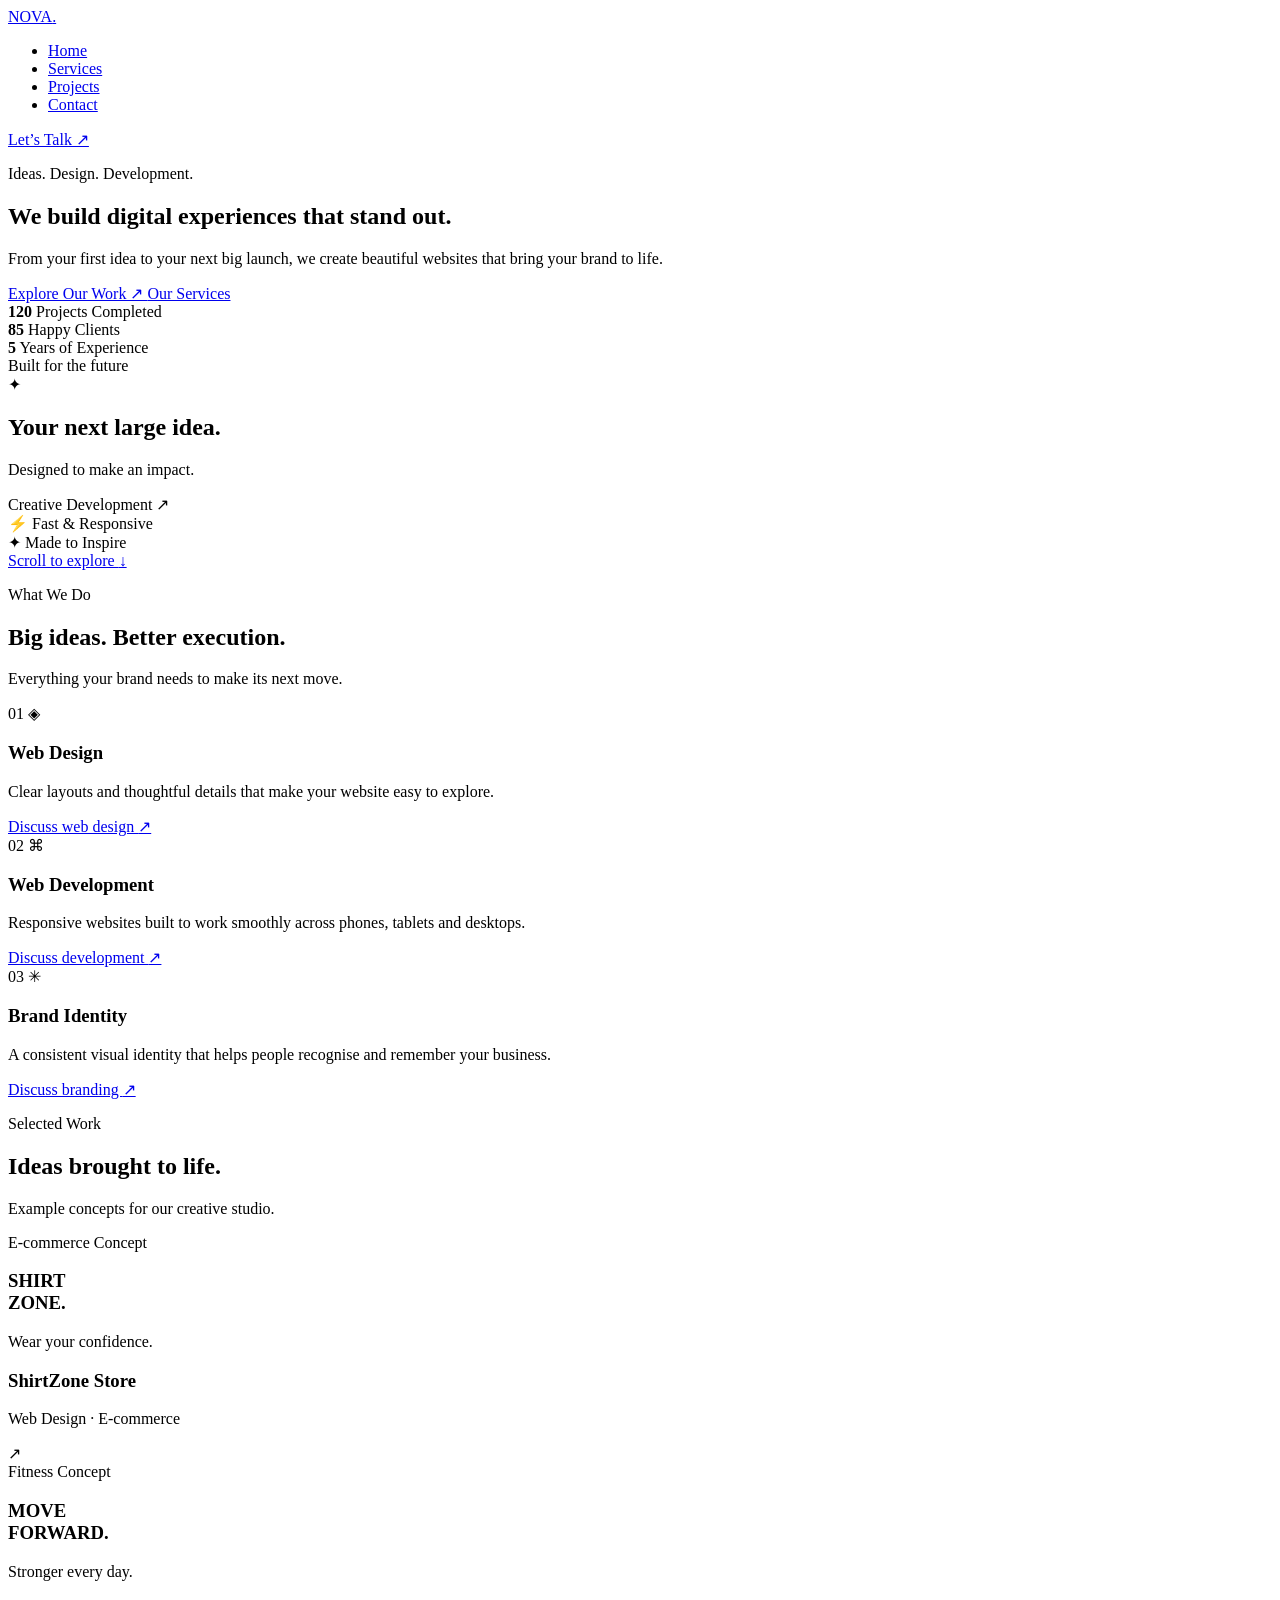
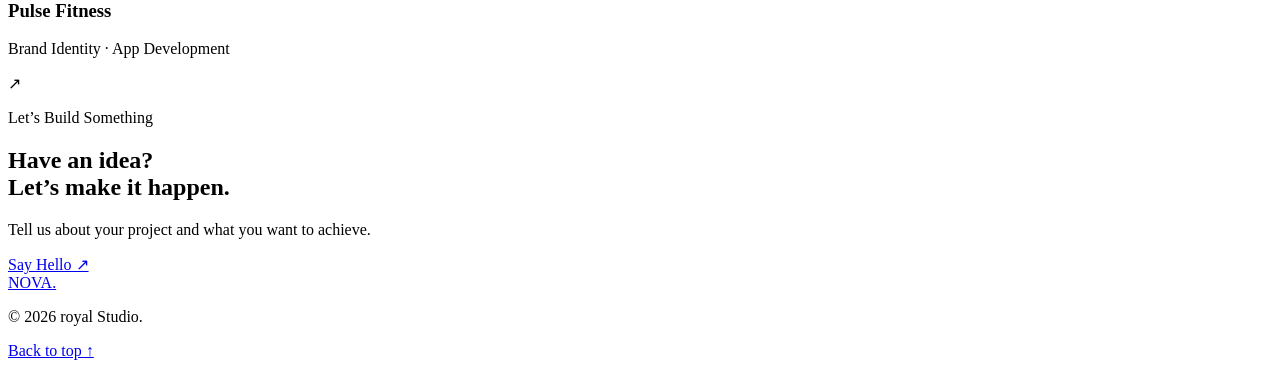
==== index.html @ 41a286f1 "Update homepage and JavaScript" ====
<!DOCTYPE html>
<html lang="en">
<head>
  <meta charset="UTF-8">
  <meta name="viewport" content="width=device-width, initial-scale=1.0">

  <title>Nova — Creative Digital Studio</title>

  <link rel="stylesheet" href="css/style.css">
  <script src="script.js" defer></script>
</head>

<body>
  <!-- Background elements for animation -->
  <div class="background-shapes" aria-hidden="true">
    <span class="shape shape-one"></span>
    <span class="shape shape-two"></span>
    <span class="shape shape-three"></span>
  </div>

  <header class="header" id="header">
    <nav class="navbar" aria-label="Main navigation">
      <a href="#home" class="logo">NOVA<span>.</span></a>

      <button
        class="menu-toggle"
        id="menu-toggle"
        type="button"
        aria-label="Open navigation"
        aria-expanded="false"
        aria-controls="nav-links"
        hidden
      >
        ☰
      </button>

      <ul class="nav-links" id="nav-links">
        <li><a href="#home">Home</a></li>
        <li><a href="#services">Services</a></li>
        <li><a href="#projects">Projects</a></li>
        <li><a href="#contact">Contact</a></li>
      </ul>

      <a href="#contact" class="btn btn-small">Let’s Talk ↗</a>
    </nav>
  </header>

  <main>
    <!-- Hero -->
    <section class="hero section" id="home">
      <div class="hero-content">
        <p class="eyebrow reveal" data-animation="fade-up">
          Ideas. Design. Development.
        </p>

        <h1 class="hero-title reveal" data-animation="fade-up">
          We build
          <span class="accent-text">digital experiences</span>
          that stand out.
        </h1>

        <p class="hero-description reveal" data-animation="fade-up">
          From your first idea to your next big launch, we create
          beautiful websites that bring your brand to life.
        </p>

        <div class="hero-actions reveal" data-animation="fade-up">
          <a href="#projects" class="btn btn-primary">
            Explore Our Work ↗
          </a>

          <a href="#services" class="btn btn-secondary">
            Our Services
          </a>
        </div>

        <div class="hero-stats reveal" data-animation="fade-up">
          <div class="stat">
            <strong class="counter" data-target="120">120</strong>
            <span>Projects Completed</span>
          </div>

          <div class="stat">
            <strong class="counter" data-target="85">85</strong>
            <span>Happy Clients</span>
          </div>

          <div class="stat">
            <strong class="counter" data-target="5">5</strong>
            <span>Years of Experience</span>
          </div>
        </div>
      </div>

      <div class="hero-visual reveal" data-animation="fade-left">
        <div class="orbit orbit-one" aria-hidden="true"></div>
        <div class="orbit orbit-two" aria-hidden="true"></div>

        <div class="visual-card tilt-card" id="hero-card">
          <span class="card-label">Built for the future</span>

          <div class="visual-symbol" aria-hidden="true">✦</div>

          <h2>Your next large idea.</h2>
          <p>Designed to make an impact.</p>

          <div class="visual-card-footer">
            <span>Creative Development</span>
            <span aria-hidden="true">↗</span>
          </div>
        </div>

        <div class="floating-badge badge-one">
          <span aria-hidden="true">⚡</span>
          Fast & Responsive
        </div>

        <div class="floating-badge badge-two">
          <span aria-hidden="true">✦</span>
          Made to Inspire
        </div>
      </div>

      <a href="#services" class="scroll-indicator">
        Scroll to explore <span aria-hidden="true">↓</span>
      </a>
    </section>

    <!-- Services -->
    <section class="services section" id="services">
      <div class="section-heading reveal" data-animation="fade-up">
        <p class="eyebrow">What We Do</p>
        <h2>Big ideas. <span class="accent-text">Better execution.</span></h2>
        <p>Everything your brand needs to make its next move.</p>
      </div>

      <div class="services-grid">
        <article class="service-card reveal" data-animation="fade-up">
          <span class="service-number">01</span>
          <span class="service-icon" aria-hidden="true">◈</span>
          <h3>Web Design</h3>
          <p>
            Clear layouts and thoughtful details that make your
            website easy to explore.
          </p>
          <a href="#contact" class="text-link">
            Discuss web design <span aria-hidden="true">↗</span>
          </a>
        </article>

        <article class="service-card reveal" data-animation="fade-up">
          <span class="service-number">02</span>
          <span class="service-icon" aria-hidden="true">⌘</span>
          <h3>Web Development</h3>
          <p>
            Responsive websites built to work smoothly across
            phones, tablets and desktops.
          </p>
          <a href="#contact" class="text-link">
            Discuss development <span aria-hidden="true">↗</span>
          </a>
        </article>

        <article class="service-card reveal" data-animation="fade-up">
          <span class="service-number">03</span>
          <span class="service-icon" aria-hidden="true">✳</span>
          <h3>Brand Identity</h3>
          <p>
            A consistent visual identity that helps people
            recognise and remember your business.
          </p>
          <a href="#contact" class="text-link">
            Discuss branding <span aria-hidden="true">↗</span>
          </a>
        </article>
      </div>
    </section>

    <!-- Projects -->
    <section class="projects section" id="projects">
      <div class="section-heading reveal" data-animation="fade-up">
        <p class="eyebrow">Selected Work</p>
        <h2>Ideas brought <span class="accent-text">to life.</span></h2>
        <p>Example concepts for our creative studio.</p>
      </div>

      <div class="projects-grid">
        <article class="project-card reveal" data-animation="fade-up">
          <div class="project-preview project-preview-one tilt-card">
            <span class="project-category">E-commerce Concept</span>
            <h3>SHIRT<br>ZONE.</h3>
            <span class="project-preview-caption">Wear your confidence.</span>
          </div>

          <div class="project-info">
            <div>
              <h3>ShirtZone Store</h3>
              <p>Web Design · E-commerce</p>
            </div>
            <span aria-hidden="true">↗</span>
          </div>
        </article>

        <article class="project-card reveal" data-animation="fade-up">
          <div class="project-preview project-preview-two tilt-card">
            <span class="project-category">Fitness Concept</span>
            <h3>MOVE<br>FORWARD.</h3>
            <span class="project-preview-caption">Stronger every day.</span>
          </div>

          <div class="project-info">
            <div>
              <h3>Pulse Fitness</h3>
              <p>Brand Identity · App Development</p>
            </div>
            <span aria-hidden="true">↗</span>
          </div>
        </article>
      </div>
    </section>

    <!-- Contact -->
    <section class="contact section" id="contact">
      <div class="contact-content reveal" data-animation="fade-up">
        <p class="eyebrow">Let’s Build Something</p>
        <h2>
          Have an idea?<br>
          <span class="accent-text">Let’s make it happen.</span>
        </h2>

        <p>Tell us about your project and what you want to achieve.</p>

        <!-- Replace with your real email -->
        <a href="mailto:hello@example.com" class="btn btn-primary">
          Say Hello ↗
        </a>
      </div>
    </section>
  </main>

  <footer class="footer">
    <a href="#home" class="logo">NOVA<span>.</span></a>
    <p>© 2026 royal Studio.</p>
    <a href="#home">Back to top ↑</a>
  </footer>

  <!-- JavaScript can reveal this button after scrolling -->
  <button
    class="back-to-top"
    id="back-to-top"
    type="button"
    aria-label="Back to top"
    hidden
  >
    ↑
  </button>
  <script src="js/script.js" defer></script>
</body>
</html>
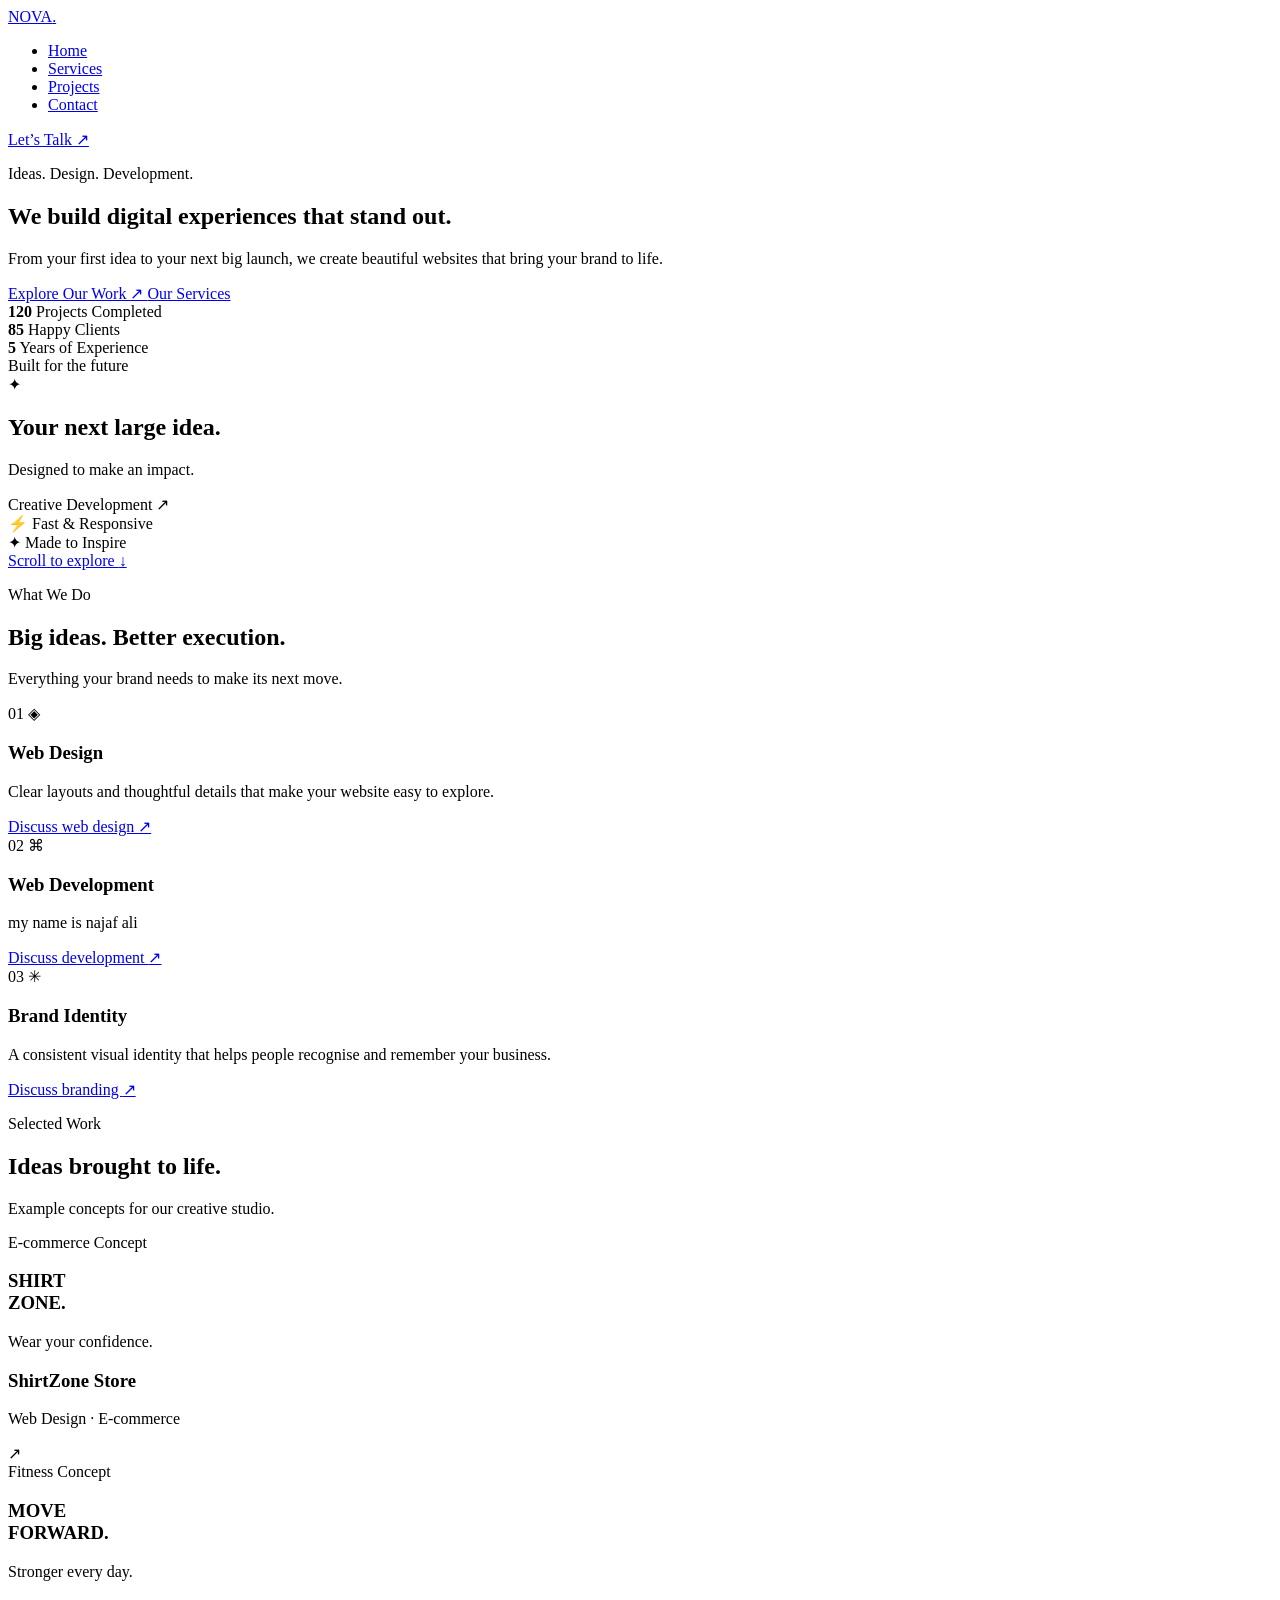
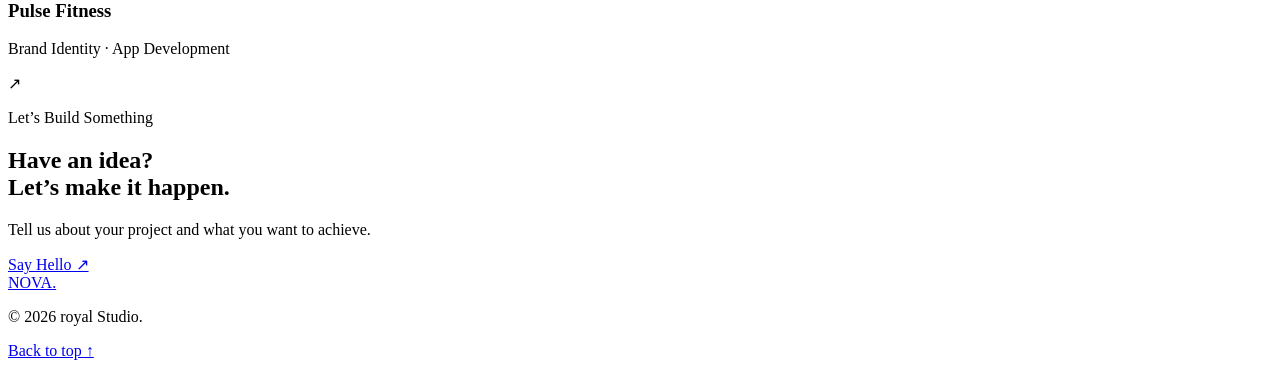
==== commit 60bdf685: "merge frontend into backend complete" ====
--- a/index.html
+++ b/index.html
@@ -153,8 +153,7 @@
           <span class="service-icon" aria-hidden="true">⌘</span>
           <h3>Web Development</h3>
           <p>
-            Responsive websites built to work smoothly across
-            phones, tablets and desktops.
+            my name is najaf ali
           </p>
           <a href="#contact" class="text-link">
             Discuss development <span aria-hidden="true">↗</span>
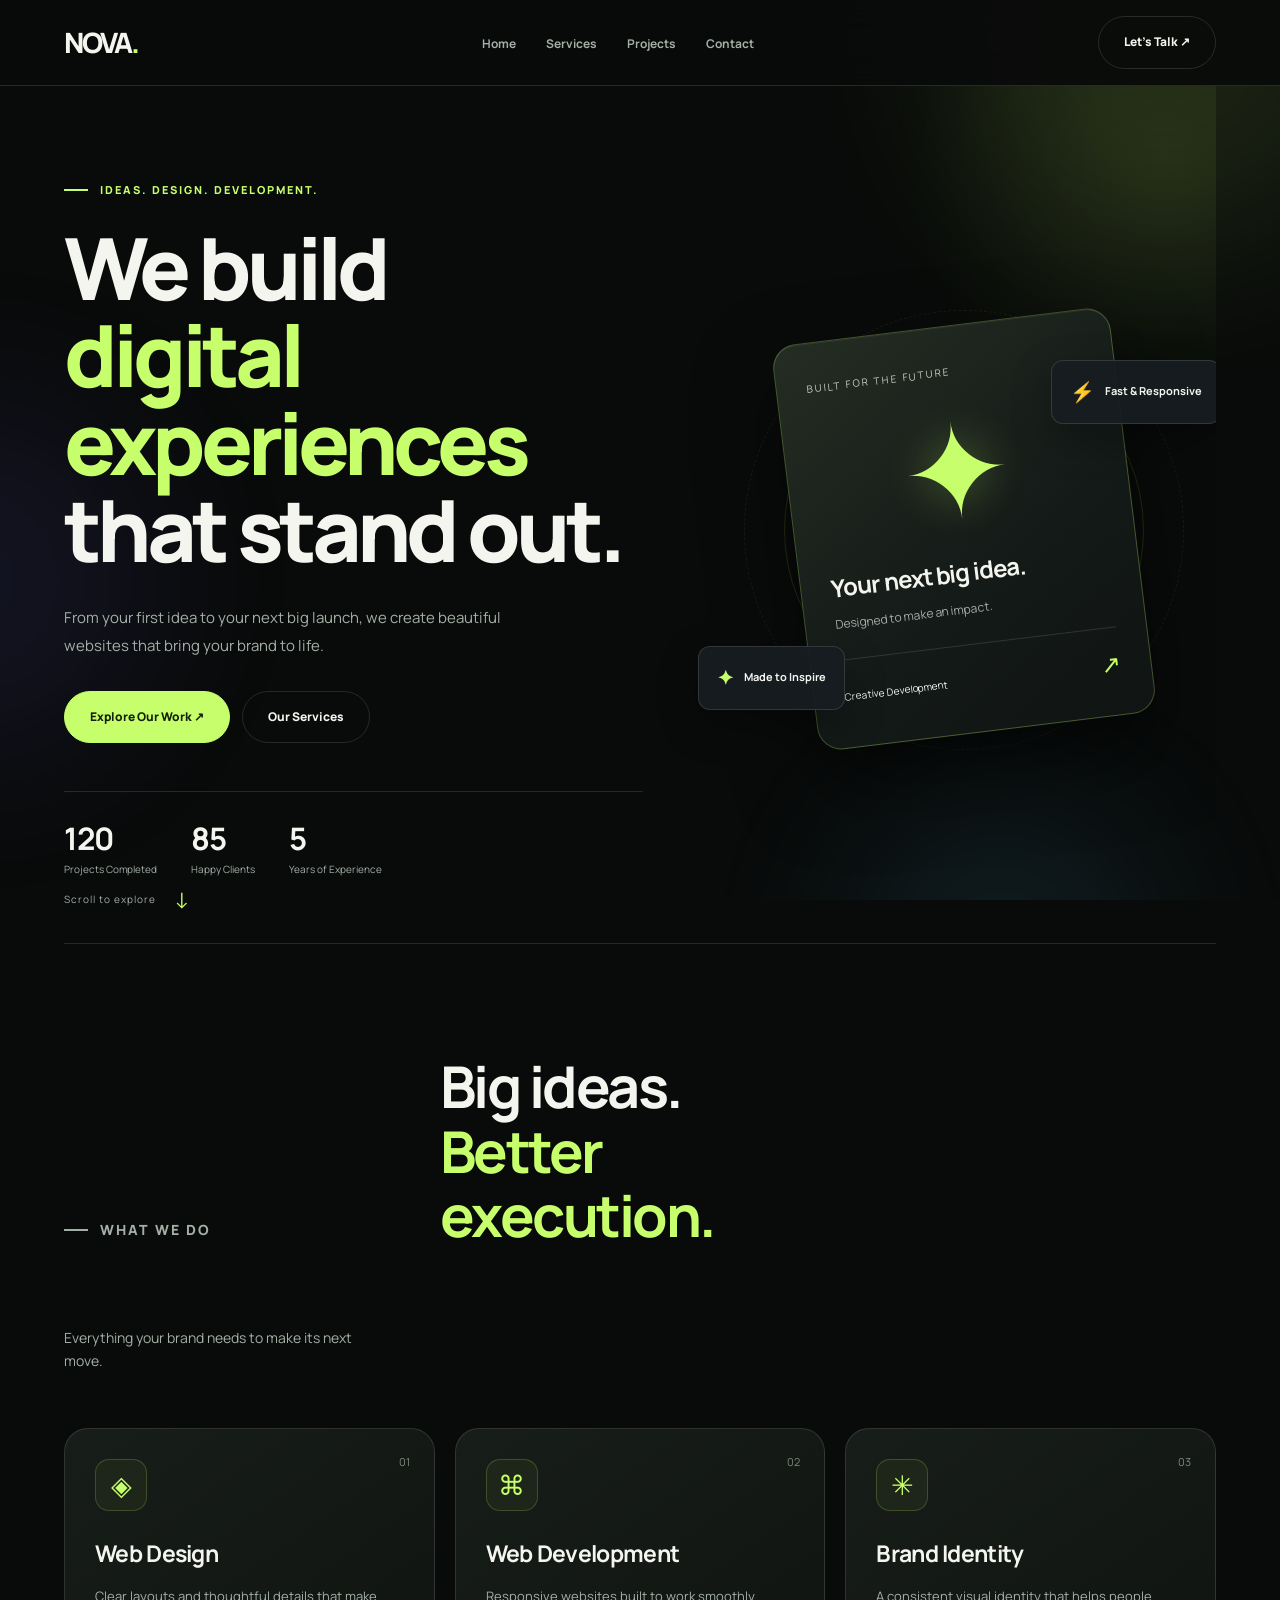
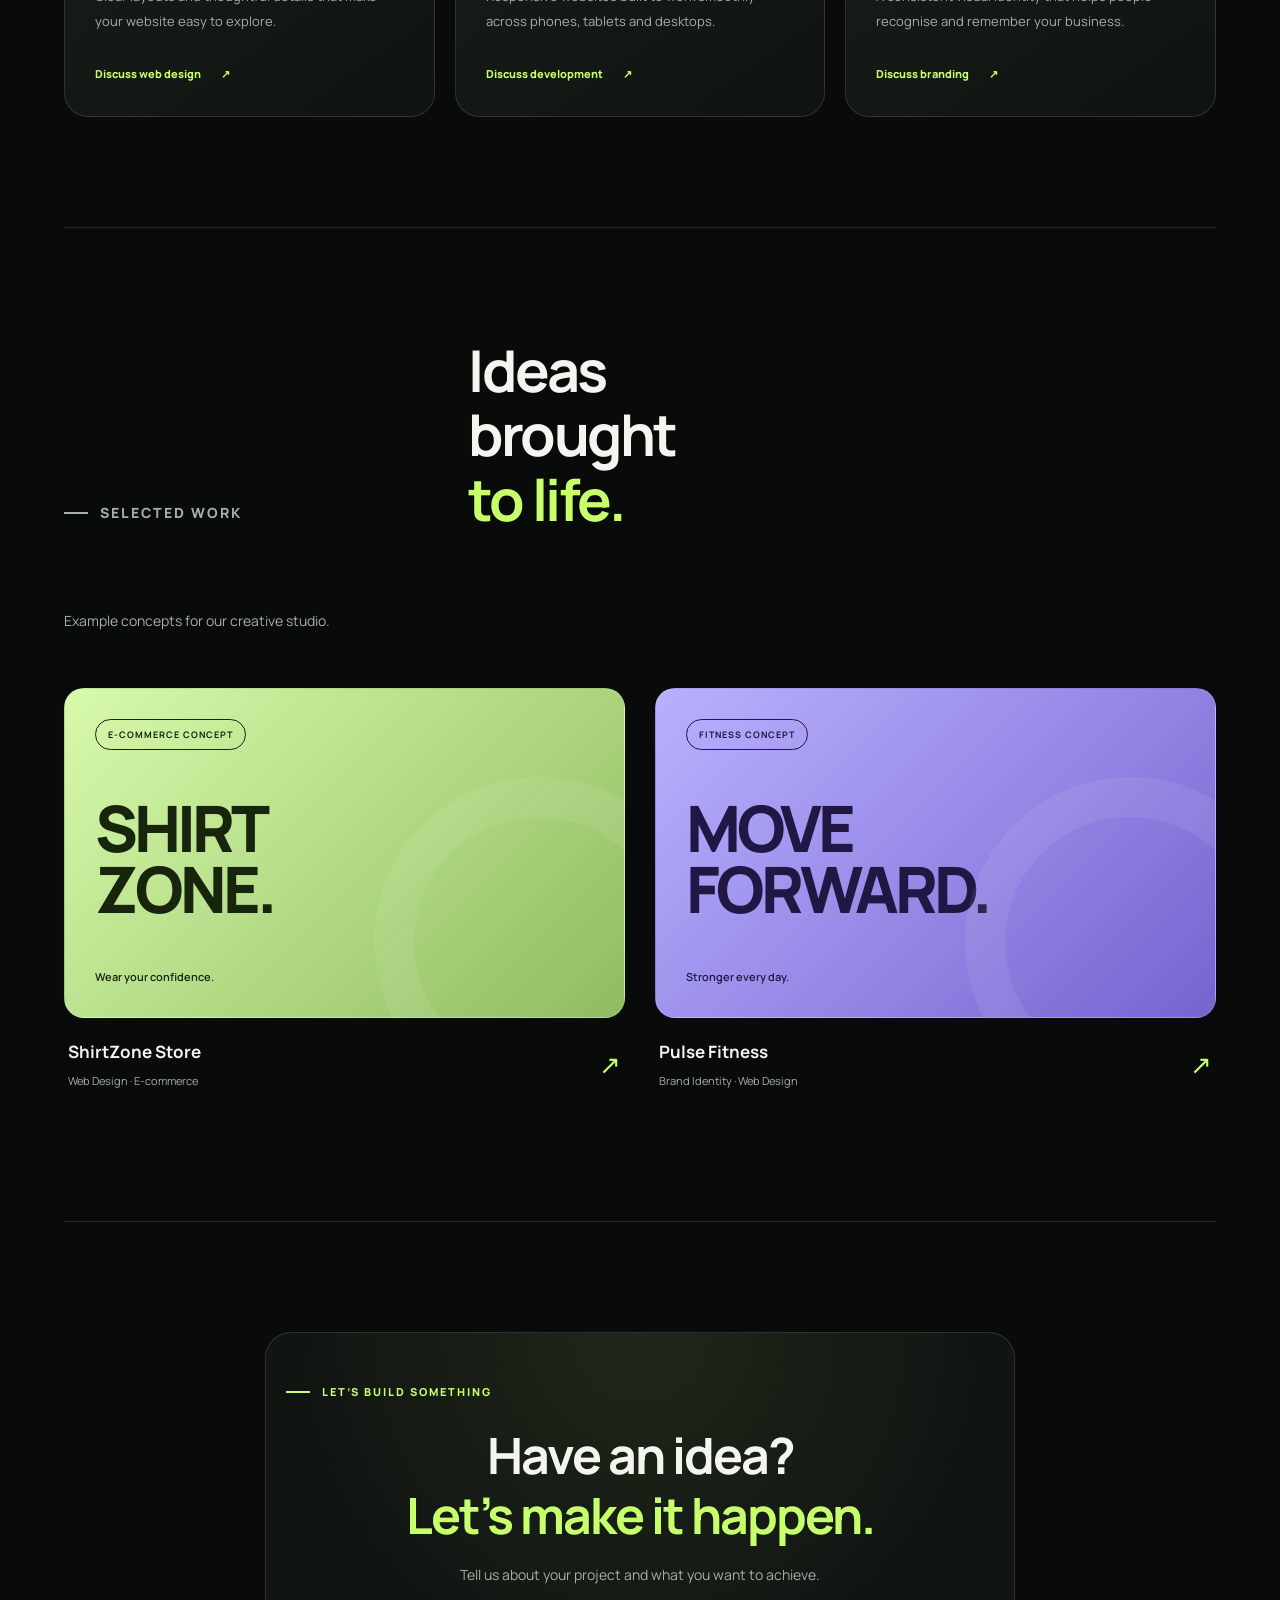
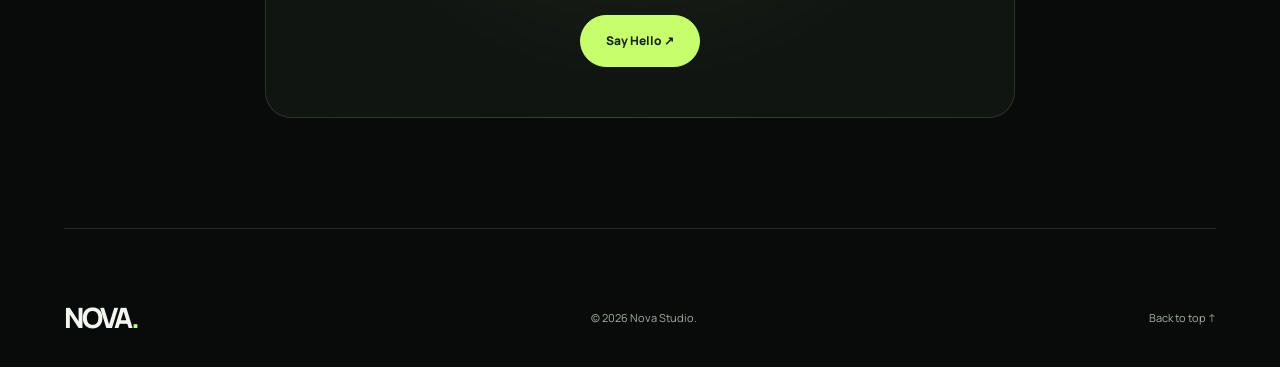
==== commit 3deda534: "Frontend ready" ====
--- a/index.html
+++ b/index.html
@@ -101,7 +101,7 @@
 
           <div class="visual-symbol" aria-hidden="true">✦</div>
 
-          <h2>Your next large idea.</h2>
+          <h2>Your next big idea.</h2>
           <p>Designed to make an impact.</p>
 
           <div class="visual-card-footer">
@@ -153,7 +153,8 @@
           <span class="service-icon" aria-hidden="true">⌘</span>
           <h3>Web Development</h3>
           <p>
-            my name is najaf ali
+            Responsive websites built to work smoothly across
+            phones, tablets and desktops.
           </p>
           <a href="#contact" class="text-link">
             Discuss development <span aria-hidden="true">↗</span>
@@ -210,7 +211,7 @@
           <div class="project-info">
             <div>
               <h3>Pulse Fitness</h3>
-              <p>Brand Identity · App Development</p>
+              <p>Brand Identity · Web Design</p>
             </div>
             <span aria-hidden="true">↗</span>
           </div>
@@ -239,7 +240,7 @@
 
   <footer class="footer">
     <a href="#home" class="logo">NOVA<span>.</span></a>
-    <p>© 2026 royal Studio.</p>
+    <p>© 2026 Nova Studio.</p>
     <a href="#home">Back to top ↑</a>
   </footer>
 
@@ -253,6 +254,5 @@
   >
     ↑
   </button>
-  <script src="js/script.js" defer></script>
 </body>
-</html>
+</html>
--- a/css/style.css
+++ b/css/style.css
@@ -0,0 +1,2079 @@
+@import url("https://fonts.googleapis.com/css2?family=Manrope:wght@400;500;600;700;800&display=swap");
+
+:root {
+  --bg: #090b10;
+  --surface: #12151e;
+  --text: #f5f6fa;
+  --muted: #a1a7b8;
+  --accent: #c6ff6b;
+  --border: rgba(255, 255, 255, 0.1);
+}
+
+* {
+  margin: 0;
+  padding: 0;
+  box-sizing: border-box;
+}
+
+html {
+  scroll-behavior: smooth;
+  scroll-padding-top: 100px;
+}
+
+body {
+  font-family: "Manrope", sans-serif;
+  background: var(--bg);
+  color: var(--text);
+  line-height: 1.6;
+  overflow-x: hidden;
+}
+
+a {
+  color: inherit;
+  text-decoration: none;
+}
+
+button {
+  font: inherit;
+  cursor: pointer;
+}
+
+button,
+a {
+  -webkit-tap-highlight-color: transparent;
+}
+
+a:focus-visible,
+button:focus-visible {
+  outline: 3px solid var(--accent);
+  outline-offset: 6px;
+}
+
+::selection {
+  background: var(--accent);
+  color: var(--bg);
+}
+
+[hidden] {
+  display: none !important;
+}
+
+.section {
+  width: min(1180px, 90%);
+  margin: 0 auto;
+  padding: 110px 0;
+  position: relative;
+}
+
+.accent-text {
+  color: var(--accent);
+}
+
+.eyebrow {
+  color: var(--accent);
+  font-size: 12px;
+  font-weight: 800;
+  letter-spacing: 3px;
+  text-transform: uppercase;
+  margin-bottom: 20px;
+}
+
+/* Background */
+
+.background-shapes {
+  position: fixed;
+  inset: 0;
+  overflow: hidden;
+  pointer-events: none;
+  z-index: -1;
+}
+
+.shape {
+  position: absolute;
+  border-radius: 50%;
+  filter: blur(90px);
+  opacity: 0.1;
+}
+
+.shape-one {
+  width: 430px;
+  height: 430px;
+  background: var(--accent);
+  top: -180px;
+  right: -100px;
+}
+
+.shape-two {
+  width: 350px;
+  height: 350px;
+  background: #7664ff;
+  top: 45%;
+  left: -200px;
+}
+
+.shape-three {
+  width: 300px;
+  height: 300px;
+  background: #59caff;
+  bottom: -200px;
+  right: 10%;
+}
+
+/* Navigation */
+
+.header {
+  position: sticky;
+  top: 0;
+  z-index: 100;
+  background: rgba(9, 11, 16, 0.85);
+  border-bottom: 1px solid var(--border);
+  backdrop-filter: blur(20px);
+  transition: background 0.3s, box-shadow 0.3s;
+}
+
+.header.scrolled {
+  background: rgba(9, 11, 16, 0.97);
+  box-shadow: 0 10px 30px rgba(0, 0, 0, 0.25);
+}
+
+.navbar {
+  width: min(1180px, 90%);
+  min-height: 86px;
+  margin: auto;
+  display: flex;
+  align-items: center;
+  justify-content: space-between;
+  gap: 24px;
+}
+
+.logo {
+  font-size: 28px;
+  font-weight: 800;
+  letter-spacing: -1.5px;
+}
+
+.logo span {
+  color: var(--accent);
+}
+
+.nav-links {
+  display: flex;
+  align-items: center;
+  gap: 30px;
+  list-style: none;
+}
+
+.nav-links a {
+  font-size: 13px;
+  font-weight: 600;
+  color: var(--muted);
+  transition: color 0.25s;
+}
+
+.nav-links a:hover,
+.nav-links a.active {
+  color: var(--accent);
+}
+
+.menu-toggle {
+  border: 1px solid var(--border);
+  border-radius: 8px;
+  padding: 6px 12px;
+  background: var(--surface);
+  color: var(--text);
+  font-size: 24px;
+}
+
+/* Buttons */
+
+.btn {
+  display: inline-flex;
+  align-items: center;
+  justify-content: center;
+  gap: 12px;
+  padding: 15px 26px;
+  border: 1px solid transparent;
+  border-radius: 50px;
+  font-size: 13px;
+  font-weight: 800;
+  transition:
+    transform 0.25s,
+    background 0.25s,
+    box-shadow 0.25s;
+}
+
+.btn:hover {
+  transform: translateY(-4px);
+}
+
+.btn-primary,
+.btn-small {
+  background: var(--accent);
+  color: #101608;
+}
+
+.btn-primary:hover,
+.btn-small:hover {
+  background: #d5ff99;
+  box-shadow: 0 10px 35px rgba(198, 255, 107, 0.18);
+}
+
+.btn-small {
+  padding: 11px 21px;
+  font-size: 12px;
+}
+
+.btn-secondary {
+  border-color: var(--border);
+  color: var(--text);
+  background: rgba(255, 255, 255, 0.02);
+}
+
+.btn-secondary:hover {
+  background: rgba(255, 255, 255, 0.08);
+}
+
+/* Hero */
+
+.hero {
+  min-height: calc(100svh - 86px);
+  display: grid;
+  grid-template-columns: 1.15fr 1fr;
+  align-items: center;
+  gap: 70px;
+  padding-top: 90px;
+  padding-bottom: 120px;
+}
+
+.hero-title {
+  max-width: 670px;
+  font-size: clamp(42px, 5.5vw, 76px);
+  line-height: 1.08;
+  font-weight: 800;
+  letter-spacing: -3px;
+  margin-bottom: 26px;
+}
+
+.hero-title .accent-text {
+  display: block;
+}
+
+.hero-description {
+  max-width: 470px;
+  color: var(--muted);
+  font-size: 15px;
+  line-height: 1.9;
+}
+
+.hero-actions {
+  display: flex;
+  flex-wrap: wrap;
+  gap: 14px;
+  margin-top: 32px;
+}
+
+.hero-stats {
+  display: flex;
+  gap: 34px;
+  margin-top: 48px;
+  padding-top: 28px;
+  border-top: 1px solid var(--border);
+}
+
+.stat {
+  display: flex;
+  flex-direction: column;
+  gap: 4px;
+}
+
+.stat strong {
+  font-size: 31px;
+  line-height: 1.2;
+  letter-spacing: -1px;
+}
+
+.stat span {
+  color: var(--muted);
+  font-size: 10px;
+}
+
+/* Hero artwork */
+
+.hero-visual {
+  min-height: 430px;
+  display: grid;
+  place-items: center;
+  position: relative;
+  isolation: isolate;
+}
+
+.visual-card {
+  position: relative;
+  width: min(340px, 90%);
+  min-height: 360px;
+  padding: 30px;
+  border: 1px solid rgba(198, 255, 107, 0.25);
+  border-radius: 24px;
+  background: linear-gradient(145deg, #242d23, #141a18 60%, #101412);
+  box-shadow:
+    0 35px 80px rgba(0, 0, 0, 0.5),
+    inset 0 1px 0 rgba(255, 255, 255, 0.06);
+  transform: rotate(-7deg);
+}
+
+.card-label {
+  color: #c4d2bf;
+  font-size: 10px;
+  letter-spacing: 2px;
+  text-transform: uppercase;
+}
+
+.visual-symbol {
+  color: var(--accent);
+  font-size: 130px;
+  line-height: 1.3;
+  text-align: center;
+  text-shadow: 0 0 45px rgba(198, 255, 107, 0.3);
+}
+
+.visual-card h2 {
+  font-size: 24px;
+  letter-spacing: -1px;
+}
+
+.visual-card p {
+  color: var(--muted);
+  font-size: 12px;
+  margin-top: 6px;
+}
+
+.visual-card-footer {
+  display: flex;
+  justify-content: space-between;
+  align-items: center;
+  gap: 12px;
+  margin-top: 25px;
+  padding-top: 16px;
+  border-top: 1px solid var(--border);
+  font-size: 10px;
+}
+
+.visual-card-footer span:last-child {
+  color: var(--accent);
+  font-size: 24px;
+}
+
+.orbit {
+  position: absolute;
+  width: 400px;
+  height: 400px;
+  max-width: 100%;
+  border: 1px solid rgba(198, 255, 107, 0.12);
+  border-radius: 50%;
+  z-index: -1;
+}
+
+.orbit-two {
+  width: 470px;
+  height: 470px;
+  border-style: dashed;
+  opacity: 0.5;
+}
+
+.floating-badge {
+  position: absolute;
+  display: flex;
+  align-items: center;
+  gap: 10px;
+  padding: 14px 18px;
+  border: 1px solid var(--border);
+  border-radius: 12px;
+  background: rgba(24, 29, 34, 0.95);
+  box-shadow: 0 15px 40px rgba(0, 0, 0, 0.3);
+  font-size: 11px;
+  font-weight: 700;
+}
+
+.floating-badge span {
+  color: var(--accent);
+  font-size: 20px;
+}
+
+.badge-one {
+  top: 45px;
+  right: -5px;
+}
+
+.badge-two {
+  bottom: 35px;
+  left: -15px;
+}
+
+.scroll-indicator {
+  position: absolute;
+  bottom: 25px;
+  left: 0;
+  display: flex;
+  align-items: center;
+  gap: 18px;
+  color: var(--muted);
+  font-size: 10px;
+  letter-spacing: 1px;
+}
+
+.scroll-indicator span {
+  color: var(--accent);
+  font-size: 22px;
+}
+
+/* Section headings */
+
+.section-heading {
+  max-width: 650px;
+  margin-bottom: 48px;
+}
+
+.section-heading h2,
+.contact h2 {
+  font-size: clamp(32px, 4vw, 50px);
+  line-height: 1.2;
+  letter-spacing: -2px;
+  margin-bottom: 18px;
+}
+
+.section-heading > p:last-child {
+  color: var(--muted);
+  font-size: 14px;
+}
+
+/* Services */
+
+.services {
+  border-top: 1px solid var(--border);
+}
+
+.services-grid {
+  display: grid;
+  grid-template-columns: repeat(3, minmax(0, 1fr));
+  gap: 22px;
+}
+
+.service-card {
+  position: relative;
+  padding: 34px 28px;
+  border: 1px solid var(--border);
+  border-radius: 18px;
+  background: linear-gradient(145deg, #151923, #0e1118);
+  transition:
+    transform 0.3s,
+    border-color 0.3s,
+    box-shadow 0.3s;
+}
+
+.service-card:hover {
+  transform: translateY(-9px);
+  border-color: rgba(198, 255, 107, 0.4);
+  box-shadow: 0 20px 40px rgba(0, 0, 0, 0.25);
+}
+
+.service-number {
+  position: absolute;
+  top: 24px;
+  right: 24px;
+  color: #656d7d;
+  font-size: 11px;
+}
+
+.service-icon {
+  display: inline-grid;
+  place-items: center;
+  width: 55px;
+  height: 55px;
+  margin-bottom: 28px;
+  border: 1px solid rgba(198, 255, 107, 0.2);
+  border-radius: 14px;
+  background: rgba(198, 255, 107, 0.06);
+  color: var(--accent);
+  font-size: 29px;
+}
+
+.service-card h3 {
+  font-size: 20px;
+  margin-bottom: 13px;
+  letter-spacing: -0.5px;
+}
+
+.service-card p {
+  color: var(--muted);
+  font-size: 13px;
+  line-height: 1.9;
+  margin-bottom: 26px;
+}
+
+.text-link {
+  display: inline-flex;
+  align-items: center;
+  gap: 12px;
+  color: var(--accent);
+  font-size: 11px;
+  font-weight: 700;
+}
+
+/* Projects */
+
+.projects {
+  border-top: 1px solid var(--border);
+}
+
+.projects-grid {
+  display: grid;
+  grid-template-columns: repeat(2, minmax(0, 1fr));
+  gap: 30px;
+}
+
+.project-card {
+  min-width: 0;
+}
+
+.project-preview {
+  min-height: 330px;
+  padding: 30px;
+  border: 1px solid var(--border);
+  border-radius: 20px;
+  overflow: hidden;
+  position: relative;
+  display: flex;
+  flex-direction: column;
+  align-items: flex-start;
+  justify-content: space-between;
+  transition: transform 0.35s, box-shadow 0.35s;
+}
+
+.project-preview::after {
+  content: "";
+  position: absolute;
+  width: 250px;
+  height: 250px;
+  border: 40px solid rgba(255, 255, 255, 0.07);
+  border-radius: 50%;
+  right: -80px;
+  bottom: -90px;
+  pointer-events: none;
+}
+
+.project-preview:hover {
+  transform: translateY(-6px);
+  box-shadow: 0 20px 50px rgba(0, 0, 0, 0.3);
+}
+
+.project-preview-one {
+  background: linear-gradient(135deg, #d7faab, #8fbc61);
+  color: #17250d;
+}
+
+.project-preview-two {
+  background: linear-gradient(135deg, #b8b1ff, #7664cf);
+  color: #211744;
+}
+
+.project-category {
+  padding: 7px 12px;
+  border: 1px solid currentColor;
+  border-radius: 30px;
+  font-size: 9px;
+  font-weight: 700;
+  letter-spacing: 1px;
+  text-transform: uppercase;
+}
+
+.project-preview h3 {
+  font-size: clamp(42px, 5vw, 70px);
+  line-height: 0.95;
+  letter-spacing: -4px;
+  font-weight: 800;
+  margin: 25px 0;
+}
+
+.project-preview-caption {
+  font-size: 11px;
+  font-weight: 600;
+}
+
+.project-info {
+  display: flex;
+  justify-content: space-between;
+  align-items: center;
+  gap: 20px;
+  padding: 20px 4px;
+}
+
+.project-info h3 {
+  font-size: 17px;
+  margin-bottom: 5px;
+}
+
+.project-info p {
+  color: var(--muted);
+  font-size: 11px;
+}
+
+.project-info > span {
+  color: var(--accent);
+  font-size: 26px;
+}
+
+/* Contact */
+
+.contact {
+  text-align: center;
+  border-top: 1px solid var(--border);
+}
+
+.contact-content {
+  max-width: 750px;
+  margin: auto;
+  padding: 50px 20px;
+  border: 1px solid var(--border);
+  border-radius: 26px;
+  background:
+    radial-gradient(
+      ellipse at top,
+      rgba(198, 255, 107, 0.08),
+      transparent 65%
+    ),
+    var(--surface);
+}
+
+.contact-content > p:not(.eyebrow) {
+  color: var(--muted);
+  font-size: 14px;
+  max-width: 440px;
+  margin: 0 auto 28px;
+}
+
+/* Footer */
+
+.footer {
+  width: min(1180px, 90%);
+  margin: auto;
+  padding: 30px 0;
+  border-top: 1px solid var(--border);
+  display: flex;
+  justify-content: space-between;
+  align-items: center;
+  gap: 20px;
+}
+
+.footer p,
+.footer > a:last-child {
+  color: var(--muted);
+  font-size: 11px;
+}
+
+.footer > a:last-child:hover {
+  color: var(--accent);
+}
+
+.back-to-top {
+  position: fixed;
+  bottom: 25px;
+  right: 25px;
+  width: 45px;
+  height: 45px;
+  border: none;
+  border-radius: 50%;
+  background: var(--accent);
+  color: var(--bg);
+  font-size: 24px;
+  z-index: 90;
+  box-shadow: 0 5px 25px rgba(0, 0, 0, 0.3);
+}
+
+/*
+  Optional JS animation hooks.
+  JS should add "reveal-ready" only after its observer is ready,
+  then add "is-visible" when each element enters the viewport.
+  Content remains visible without JS.
+*/
+
+.reveal.reveal-ready {
+  opacity: 0;
+  transform: translateY(28px);
+  transition: opacity 0.7s ease, transform 0.7s ease;
+}
+
+.reveal.reveal-ready[data-animation="fade-left"] {
+  transform: translateX(28px);
+}
+
+.reveal.reveal-ready.is-visible {
+  opacity: 1;
+  transform: translate(0, 0);
+}
+
+/* Tablets */
+
+@media (max-width: 1000px) {
+  .hero {
+    gap: 30px;
+  }
+
+  .hero-title {
+    letter-spacing: -2px;
+  }
+
+  .hero-stats {
+    gap: 22px;
+  }
+
+  .visual-card {
+    width: 280px;
+    padding: 25px;
+  }
+
+  .badge-one {
+    right: 0;
+  }
+
+  .badge-two {
+    left: 0;
+  }
+
+  .services-grid {
+    gap: 15px;
+  }
+
+  .service-card {
+    padding: 30px 22px;
+  }
+}
+
+/* Mobile */
+
+@media (max-width: 760px) {
+  .section {
+    padding: 70px 0;
+  }
+
+  .navbar {
+    min-height: 75px;
+    flex-wrap: wrap;
+    gap: 14px;
+    padding: 15px 0;
+  }
+
+  .navbar > .btn-small {
+    display: none;
+  }
+
+  .nav-links {
+    width: 100%;
+    justify-content: center;
+    flex-wrap: wrap;
+    gap: 20px;
+    padding: 10px 0;
+  }
+
+  /*
+    When JS enables the menu, it can add "menu-enabled" to nav
+    and toggle "is-open" on the links.
+  */
+
+  .navbar.menu-enabled .nav-links {
+    display: none;
+  }
+
+  .navbar.menu-enabled .nav-links.is-open {
+    display: flex;
+  }
+
+  .hero {
+    grid-template-columns: 1fr;
+    gap: 40px;
+    padding-top: 55px;
+    padding-bottom: 90px;
+  }
+
+  .hero-title {
+    font-size: clamp(42px, 9vw, 66px);
+  }
+
+  .hero-description {
+    max-width: 550px;
+  }
+
+  .hero-stats {
+    justify-content: space-between;
+    gap: 15px;
+  }
+
+  .hero-visual {
+    min-height: 430px;
+    width: min(430px, 100%);
+    margin: auto;
+  }
+
+  .visual-card {
+    width: min(310px, 85%);
+  }
+
+  .badge-one {
+    top: 35px;
+    right: 0;
+  }
+
+  .badge-two {
+    bottom: 30px;
+    left: 0;
+  }
+
+  .scroll-indicator {
+    bottom: 15px;
+  }
+
+  .services-grid,
+  .projects-grid {
+    grid-template-columns: 1fr;
+  }
+
+  .service-card {
+    padding: 32px;
+  }
+
+  .section-heading h2,
+  .contact h2 {
+    letter-spacing: -1px;
+  }
+
+  .project-preview {
+    min-height: 350px;
+  }
+
+  .project-preview h3 {
+    font-size: 65px;
+  }
+
+  .footer {
+    flex-wrap: wrap;
+    justify-content: center;
+    text-align: center;
+  }
+
+  .footer .logo {
+    width: 100%;
+  }
+}
+
+@media (max-width: 400px) {
+  .hero-title {
+    font-size: 40px;
+  }
+
+  .hero-actions {
+    flex-direction: column;
+    align-items: stretch;
+  }
+
+  .stat strong {
+    font-size: 26px;
+  }
+
+  .stat span {
+    font-size: 9px;
+  }
+
+  .floating-badge {
+    padding: 10px;
+    font-size: 9px;
+  }
+
+  .project-preview {
+    padding: 24px;
+    min-height: 300px;
+  }
+
+  .project-preview h3 {
+    font-size: 52px;
+  }
+}
+
+/* Respect reduced motion preferences */
+
+@media (prefers-reduced-motion: reduce) {
+  html {
+    scroll-behavior: auto;
+  }
+
+  *,
+  *::before,
+  *::after {
+    animation: none !important;
+    transition: none !important;
+  }
+
+  .reveal.reveal-ready,
+  .reveal.reveal-ready[data-animation="fade-left"] {
+    opacity: 1 !important;
+    transform: none !important;
+  }
+}
+    @import url("https://fonts.googleapis.com/css2?family=Manrope:wght@400;500;600;700;800&display=swap");
+
+    :root {
+      --bg: #090b0a;
+      --surface: #111512;
+      --surface-light: #181e19;
+      --accent: #c6ff6b;
+      --purple: #c1afff;
+      --text: #f3f5ee;
+      --muted: #a4afa6;
+      --border: rgba(255,255,255,.12);
+      --radius: 24px;
+    }
+
+    * {
+      box-sizing: border-box;
+      margin: 0;
+      padding: 0;
+    }
+
+    html {
+      scroll-behavior: smooth;
+      scroll-padding-top: 100px;
+    }
+
+    body {
+      background: var(--bg);
+      color: var(--text);
+      font-family: "Manrope", sans-serif;
+      line-height: 1.7;
+      overflow-x: hidden;
+    }
+
+    a {
+      color: inherit;
+      text-decoration: none;
+    }
+
+    button,
+    input,
+    textarea {
+      font: inherit;
+    }
+
+    button {
+      cursor: pointer;
+    }
+
+    a:focus-visible,
+    button:focus-visible,
+    summary:focus-visible {
+      outline: 3px solid var(--accent);
+      outline-offset: 6px;
+    }
+
+    ::selection {
+      background: var(--accent);
+      color: var(--bg);
+    }
+
+    [hidden] {
+      display: none !important;
+    }
+
+    .container {
+      width: min(1200px, 90%);
+      margin-inline: auto;
+    }
+
+    .section {
+      padding-block: 110px;
+    }
+
+    .section-border {
+      border-top: 1px solid var(--border);
+    }
+
+    .eyebrow {
+      display: flex;
+      align-items: center;
+      gap: 12px;
+      color: var(--accent);
+      font-size: 11px;
+      font-weight: 800;
+      text-transform: uppercase;
+      letter-spacing: 2px;
+      margin-bottom: 24px;
+    }
+
+    .eyebrow::before {
+      content: "";
+      width: 24px;
+      height: 2px;
+      background: currentColor;
+    }
+
+    .accent {
+      color: var(--accent);
+    }
+
+    .muted {
+      color: var(--muted);
+    }
+
+    .section-heading {
+      display: grid;
+      grid-template-columns: 1.4fr 1fr;
+      align-items: end;
+      gap: 60px;
+      margin-bottom: 55px;
+    }
+
+    .section-heading h2 {
+      font-size: clamp(34px, 4.5vw, 62px);
+      line-height: 1.12;
+      letter-spacing: -2.5px;
+      max-width: 700px;
+    }
+
+    .section-heading > p {
+      color: var(--muted);
+      max-width: 400px;
+      font-size: 14px;
+    }
+
+    .btn {
+      display: inline-flex;
+      align-items: center;
+      justify-content: center;
+      gap: 22px;
+      padding: 15px 25px;
+      border: 1px solid var(--border);
+      border-radius: 100px;
+      background: transparent;
+      color: var(--text);
+      font-size: 12px;
+      font-weight: 800;
+      transition: transform .25s, background .25s, box-shadow .25s;
+    }
+
+    .btn:hover {
+      transform: translateY(-4px);
+      background: var(--surface-light);
+    }
+
+    .btn-primary {
+      background: var(--accent);
+      color: #142008;
+      border-color: var(--accent);
+    }
+
+    .btn-primary:hover {
+      background: #d5ff96;
+      box-shadow: 0 12px 35px #c6ff6b20;
+    }
+
+    .btn .arrow {
+      font-size: 20px;
+    }
+
+    /* Navigation */
+
+    .header {
+      position: sticky;
+      top: 0;
+      z-index: 100;
+      background: rgba(9,11,10,.9);
+      backdrop-filter: blur(18px);
+      border-bottom: 1px solid var(--border);
+    }
+
+    .navbar {
+      min-height: 85px;
+      display: flex;
+      justify-content: space-between;
+      align-items: center;
+      gap: 25px;
+    }
+
+    .logo {
+      font-size: 28px;
+      font-weight: 800;
+      letter-spacing: -2px;
+    }
+
+    .logo span {
+      color: var(--accent);
+    }
+
+    .nav-links {
+      display: flex;
+      flex-wrap: wrap;
+      gap: 30px;
+      list-style: none;
+    }
+
+    .nav-links a {
+      color: var(--muted);
+      font-size: 12px;
+      font-weight: 700;
+      transition: color .2s;
+    }
+
+    .nav-links a:hover,
+    .nav-links a[aria-current="page"] {
+      color: var(--accent);
+    }
+
+    /* Hero */
+
+    .hero {
+      position: relative;
+      padding-top: 95px;
+      padding-bottom: 65px;
+      overflow: hidden;
+    }
+
+    .hero::before {
+      content: "";
+      position: absolute;
+      width: 600px;
+      height: 600px;
+      top: -230px;
+      right: -250px;
+      background: radial-gradient(circle, #c6ff6b15, transparent 65%);
+      pointer-events: none;
+    }
+
+    .hero-grid {
+      display: grid;
+      grid-template-columns: 1.3fr 1fr;
+      gap: 70px;
+      align-items: center;
+    }
+
+    .hero h1 {
+      font-size: clamp(50px, 6.7vw, 92px);
+      line-height: 1.02;
+      letter-spacing: -5px;
+      margin-bottom: 30px;
+    }
+
+    .hero h1 span {
+      display: block;
+    }
+
+    .hero-copy {
+      max-width: 430px;
+      font-size: 14px;
+      color: var(--muted);
+    }
+
+    .hero-actions {
+      display: flex;
+      flex-wrap: wrap;
+      gap: 12px;
+      margin-top: 30px;
+    }
+
+    .hero-art {
+      position: relative;
+      min-height: 430px;
+      display: grid;
+      place-items: center;
+      isolation: isolate;
+    }
+
+    .orbit {
+      position: absolute;
+      width: 360px;
+      height: 360px;
+      border: 1px solid #c6ff6b25;
+      border-radius: 50%;
+      z-index: -1;
+    }
+
+    .orbit-two {
+      width: 440px;
+      height: 440px;
+      border-style: dashed;
+      opacity: .55;
+    }
+
+    .art-panel {
+      width: 310px;
+      padding: 25px;
+      border-radius: 26px;
+      border: 1px solid #c6ff6b40;
+      background: linear-gradient(150deg, #283324, #111712);
+      box-shadow: 0 35px 80px #0008;
+      transform: rotate(-8deg);
+    }
+
+    .panel-top,
+    .panel-bottom {
+      display: flex;
+      align-items: center;
+      justify-content: space-between;
+      gap: 15px;
+      font-size: 10px;
+    }
+
+    .panel-top {
+      text-transform: uppercase;
+      letter-spacing: 1.5px;
+      color: #c4d2bc;
+    }
+
+    .art-star {
+      color: var(--accent);
+      text-align: center;
+      font-size: 170px;
+      line-height: 1.3;
+      text-shadow: 0 0 60px #c6ff6b25;
+    }
+
+    .art-panel h2 {
+      font-size: 27px;
+      line-height: 1.2;
+      letter-spacing: -1px;
+      margin-bottom: 23px;
+    }
+
+    .panel-bottom {
+      border-top: 1px solid var(--border);
+      padding-top: 15px;
+      color: var(--muted);
+    }
+
+    .floating-label {
+      position: absolute;
+      padding: 12px 16px;
+      border: 1px solid var(--border);
+      border-radius: 12px;
+      background: #181e19;
+      box-shadow: 0 15px 35px #0005;
+      font-size: 11px;
+      font-weight: 700;
+    }
+
+    .label-one {
+      top: 45px;
+      right: 0;
+    }
+
+    .label-two {
+      bottom: 35px;
+      left: 0;
+      color: var(--accent);
+    }
+
+    .hero-bottom {
+      margin-top: 70px;
+      padding-top: 25px;
+      border-top: 1px solid var(--border);
+      display: flex;
+      justify-content: space-between;
+      gap: 20px;
+      color: var(--muted);
+      font-size: 11px;
+    }
+
+    /* Service ribbon */
+
+    .service-ribbon {
+      background: var(--accent);
+      color: #16200e;
+      padding-block: 21px;
+      overflow: hidden;
+    }
+
+    .ribbon-track {
+      display: flex;
+      align-items: center;
+      justify-content: center;
+      flex-wrap: wrap;
+      gap: 20px 35px;
+      font-size: 15px;
+      font-weight: 800;
+    }
+
+    .ribbon-track .star {
+      font-size: 24px;
+    }
+
+    /* Services */
+
+    .services-grid {
+      display: grid;
+      grid-template-columns: repeat(3, minmax(0,1fr));
+      gap: 20px;
+    }
+
+    .service-card {
+      position: relative;
+      padding: 30px;
+      border: 1px solid var(--border);
+      border-radius: var(--radius);
+      background: linear-gradient(145deg, #171d18, #101411);
+      transition: transform .3s, border-color .3s, box-shadow .3s;
+    }
+
+    .service-card:hover {
+      transform: translateY(-8px);
+      border-color: #c6ff6b65;
+      box-shadow: 0 20px 45px #0004;
+    }
+
+    .card-top {
+      display: flex;
+      justify-content: space-between;
+      align-items: center;
+      margin-bottom: 45px;
+    }
+
+    .service-icon {
+      width: 52px;
+      height: 52px;
+      display: grid;
+      place-items: center;
+      background: #c6ff6b0c;
+      border: 1px solid #c6ff6b30;
+      border-radius: 14px;
+      color: var(--accent);
+      font-size: 27px;
+    }
+
+    .service-number {
+      color: #7d897e;
+      font-size: 11px;
+    }
+
+    .service-card h3 {
+      font-size: 23px;
+      line-height: 1.3;
+      letter-spacing: -.7px;
+      margin-bottom: 15px;
+    }
+
+    .service-card > p {
+      color: var(--muted);
+      font-size: 13px;
+      margin-bottom: 25px;
+    }
+
+    .feature-list {
+      list-style: none;
+      border-top: 1px solid var(--border);
+      padding-top: 20px;
+      display: grid;
+      gap: 10px;
+      margin-bottom: 30px;
+    }
+
+    .feature-list li {
+      display: flex;
+      align-items: baseline;
+      gap: 10px;
+      color: #c4ccc3;
+      font-size: 12px;
+    }
+
+    .feature-list li::before {
+      content: "↗";
+      color: var(--accent);
+    }
+
+    .text-link {
+      display: inline-flex;
+      align-items: center;
+      gap: 20px;
+      font-size: 11px;
+      font-weight: 800;
+      color: var(--accent);
+    }
+
+    /* Featured service */
+
+    .feature-panel {
+      display: grid;
+      grid-template-columns: 1fr 1fr;
+      border: 1px solid var(--border);
+      border-radius: 30px;
+      overflow: hidden;
+      background: var(--surface);
+    }
+
+    .feature-art {
+      min-height: 500px;
+      background: var(--purple);
+      padding: 45px;
+      display: flex;
+      align-items: center;
+      justify-content: center;
+      overflow: hidden;
+    }
+
+    .browser-mock {
+      width: 100%;
+      border: 1px solid #0003;
+      background: #f4f0ff;
+      color: #241938;
+      border-radius: 15px;
+      overflow: hidden;
+      box-shadow: 20px 25px 0 #25173d20;
+      transform: rotate(-5deg);
+    }
+
+    .browser-bar {
+      display: flex;
+      gap: 6px;
+      padding: 15px;
+      border-bottom: 1px solid #0002;
+    }
+
+    .browser-bar span {
+      width: 7px;
+      height: 7px;
+      background: #9e8fba;
+      border-radius: 50%;
+    }
+
+    .browser-content {
+      padding: 30px;
+    }
+
+    .browser-content > small {
+      font-size: 9px;
+      letter-spacing: 2px;
+    }
+
+    .browser-content h3 {
+      font-size: clamp(30px, 3.5vw, 48px);
+      line-height: 1.05;
+      letter-spacing: -2px;
+      margin: 25px 0;
+    }
+
+    .mock-grid {
+      display: grid;
+      grid-template-columns: repeat(3, 1fr);
+      gap: 10px;
+    }
+
+    .mock-grid span {
+      display: grid;
+      place-items: center;
+      min-height: 85px;
+      border-radius: 8px;
+      background: #ded5ee;
+      font-size: 32px;
+    }
+
+    .mock-grid span:nth-child(2) {
+      background: #c6ff6b;
+    }
+
+    .feature-copy {
+      padding: 50px;
+      align-self: center;
+    }
+
+    .feature-copy h2 {
+      font-size: clamp(30px, 3.5vw, 46px);
+      line-height: 1.15;
+      letter-spacing: -1.5px;
+      margin-bottom: 20px;
+    }
+
+    .feature-copy > p:not(.eyebrow) {
+      color: var(--muted);
+      font-size: 13px;
+      margin-bottom: 25px;
+    }
+
+    /* Process */
+
+    .process-grid {
+      display: grid;
+      grid-template-columns: repeat(4, minmax(0, 1fr));
+      gap: 25px;
+    }
+
+    .process-step {
+      border-top: 1px solid var(--border);
+      padding-top: 25px;
+    }
+
+    .step-number {
+      display: inline-block;
+      color: var(--accent);
+      font-size: 42px;
+      font-weight: 800;
+      letter-spacing: -2px;
+      margin-bottom: 30px;
+    }
+
+    .process-step h3 {
+      font-size: 18px;
+      margin-bottom: 12px;
+    }
+
+    .process-step p {
+      font-size: 12px;
+      color: var(--muted);
+    }
+
+    /* Principles */
+
+    .principles {
+      display: grid;
+      grid-template-columns: 1fr 1fr;
+      gap: 70px;
+      align-items: start;
+    }
+
+    .principles-intro h2 {
+      font-size: clamp(35px, 4.5vw, 60px);
+      line-height: 1.12;
+      letter-spacing: -2px;
+      margin-bottom: 25px;
+    }
+
+    .principles-intro > p:last-child {
+      color: var(--muted);
+      font-size: 14px;
+      max-width: 400px;
+    }
+
+    .principle {
+      padding: 25px 0;
+      border-bottom: 1px solid var(--border);
+      display: grid;
+      grid-template-columns: 35px 1fr;
+      gap: 20px;
+    }
+
+    .principle:first-child {
+      padding-top: 0;
+    }
+
+    .principle > span {
+      color: var(--accent);
+      font-size: 13px;
+    }
+
+    .principle h3 {
+      font-size: 19px;
+      margin-bottom: 8px;
+    }
+
+    .principle p {
+      color: var(--muted);
+      font-size: 13px;
+    }
+
+    /* Packages */
+
+    .package-grid {
+      display: grid;
+      grid-template-columns: repeat(3, minmax(0, 1fr));
+      gap: 20px;
+    }
+
+    .package {
+      padding: 32px;
+      border: 1px solid var(--border);
+      border-radius: var(--radius);
+      background: var(--surface);
+      display: flex;
+      flex-direction: column;
+      align-items: flex-start;
+    }
+
+    .package.featured {
+      border-color: var(--accent);
+      background: linear-gradient(160deg, #26331b, #111512 75%);
+    }
+
+    .package-label {
+      display: inline-block;
+      min-height: 28px;
+      margin-bottom: 25px;
+      font-size: 10px;
+      letter-spacing: 1px;
+      text-transform: uppercase;
+      color: var(--accent);
+    }
+
+    .package h3 {
+      font-size: 26px;
+      letter-spacing: -1px;
+      margin-bottom: 12px;
+    }
+
+    .package > p {
+      color: var(--muted);
+      font-size: 13px;
+      margin-bottom: 25px;
+    }
+
+    .package .feature-list {
+      width: 100%;
+      flex: 1;
+    }
+
+    .package .btn {
+      width: 100%;
+    }
+
+    .package-note {
+      margin-top: 22px;
+      color: var(--muted);
+      font-size: 11px;
+    }
+
+    /* Comparison */
+
+    .table-scroll {
+      overflow-x: auto;
+      border: 1px solid var(--border);
+      border-radius: 20px;
+    }
+
+    table {
+      border-collapse: collapse;
+      width: 100%;
+      min-width: 650px;
+      text-align: left;
+      font-size: 12px;
+    }
+
+    th,
+    td {
+      padding: 22px;
+      border-bottom: 1px solid var(--border);
+    }
+
+    thead {
+      background: var(--surface-light);
+    }
+
+    th {
+      font-weight: 800;
+    }
+
+    td {
+      color: var(--muted);
+    }
+
+    tbody th {
+      font-weight: 600;
+    }
+
+    tbody tr:last-child th,
+    tbody tr:last-child td {
+      border-bottom: none;
+    }
+
+    tbody tr:hover {
+      background: #ffffff03;
+    }
+
+    /* FAQ */
+
+    .faq-layout {
+      display: grid;
+      grid-template-columns: .8fr 1.2fr;
+      gap: 80px;
+    }
+
+    .faq-intro h2 {
+      font-size: clamp(35px, 4.5vw, 58px);
+      line-height: 1.12;
+      letter-spacing: -2px;
+      margin-bottom: 25px;
+    }
+
+    .faq-intro > p:not(.eyebrow) {
+      color: var(--muted);
+      font-size: 13px;
+      margin-bottom: 25px;
+    }
+
+    .faq-item {
+      border-bottom: 1px solid var(--border);
+    }
+
+    .faq-item summary {
+      list-style: none;
+      padding: 24px 0;
+      display: flex;
+      align-items: center;
+      justify-content: space-between;
+      gap: 25px;
+      cursor: pointer;
+      font-size: 14px;
+      font-weight: 700;
+    }
+
+    .faq-item summary::-webkit-details-marker {
+      display: none;
+    }
+
+    .faq-item summary::after {
+      content: "+";
+      color: var(--accent);
+      font-size: 24px;
+      flex-shrink: 0;
+    }
+
+    .faq-item[open] summary::after {
+      content: "−";
+    }
+
+    .faq-answer {
+      padding-bottom: 25px;
+      padding-right: 30px;
+      color: var(--muted);
+      font-size: 13px;
+    }
+
+    /* Contact */
+
+    .contact-panel {
+      position: relative;
+      padding: 75px 45px;
+      text-align: center;
+      border-radius: 30px;
+      background: var(--accent);
+      color: #18230e;
+      overflow: hidden;
+    }
+
+    .contact-panel .eyebrow {
+      color: #344524;
+      justify-content: center;
+    }
+
+    .contact-panel h2 {
+      position: relative;
+      font-size: clamp(40px, 6vw, 78px);
+      line-height: 1.06;
+      letter-spacing: -3px;
+      max-width: 800px;
+      margin: 0 auto 25px;
+    }
+
+    .contact-panel > p:not(.eyebrow) {
+      max-width: 460px;
+      margin: 0 auto 30px;
+      font-size: 14px;
+      color: #40532c;
+    }
+
+    .contact-panel .btn {
+      background: #15200f;
+      color: var(--accent);
+      border-color: #15200f;
+    }
+
+    .contact-panel .btn:hover {
+      background: #283b1c;
+    }
+
+    /* Footer */
+
+    .footer {
+      padding-top: 65px;
+      padding-bottom: 25px;
+    }
+
+    .footer-grid {
+      display: grid;
+      grid-template-columns: 2fr 1fr 1fr;
+      gap: 50px;
+      margin-bottom: 55px;
+    }
+
+    .footer-brand p {
+      color: var(--muted);
+      font-size: 12px;
+      max-width: 280px;
+      margin-top: 15px;
+    }
+
+    .footer-column h3 {
+      font-size: 12px;
+      margin-bottom: 20px;
+    }
+
+    .footer-column a {
+      display: block;
+      width: fit-content;
+      color: var(--muted);
+      font-size: 12px;
+      margin-bottom: 12px;
+    }
+
+    .footer-column a:hover {
+      color: var(--accent);
+    }
+
+    .footer-bottom {
+      border-top: 1px solid var(--border);
+      padding-top: 22px;
+      display: flex;
+      justify-content: space-between;
+      gap: 20px;
+      color: var(--muted);
+      font-size: 10px;
+    }
+
+    /*
+      FRONTEND JS HOOKS
+
+      Scroll reveals:
+      After preparing an IntersectionObserver, add "reveal-ready"
+      to individual .reveal elements. Add "is-visible" when seen.
+
+      Tilt:
+      Use .tilt-card for pointer-based transforms.
+      Animate an inner element to avoid overriding reveal transforms.
+
+      Floating artwork:
+      Animate [data-float] with requestAnimationFrame or Web Animations.
+
+      Keep content visible when JS is unavailable.
+    */
+
+    .reveal.reveal-ready {
+      opacity: 0;
+      transform: translateY(35px);
+      transition: opacity .75s ease, transform .75s ease;
+    }
+
+    .reveal.reveal-ready.is-visible {
+      opacity: 1;
+      transform: translateY(0);
+    }
+
+    /* Responsive */
+
+    @media (max-width: 1050px) {
+      .hero-grid {
+        gap: 30px;
+      }
+
+      .hero h1 {
+        letter-spacing: -3px;
+      }
+
+      .orbit {
+        width: 290px;
+        height: 290px;
+      }
+
+      .orbit-two {
+        width: 350px;
+        height: 350px;
+      }
+
+      .art-panel {
+        width: 270px;
+      }
+
+      .services-grid {
+        grid-template-columns: repeat(2, minmax(0,1fr));
+      }
+
+      .package {
+        padding: 25px;
+      }
+
+      .feature-copy {
+        padding: 35px;
+      }
+
+      .feature-art {
+        padding: 30px;
+      }
+    }
+
+    @media (max-width: 760px) {
+      .section {
+        padding-block: 70px;
+      }
+
+      .navbar {
+        flex-wrap: wrap;
+        padding-block: 18px;
+        gap: 15px;
+      }
+
+      .navbar > .btn {
+        display: none;
+      }
+
+      .nav-links {
+        gap: 20px;
+      }
+
+      .hero {
+        padding-top: 60px;
+      }
+
+      .hero-grid,
+      .section-heading,
+      .feature-panel,
+      .principles,
+      .faq-layout {
+        grid-template-columns: 1fr;
+        gap: 35px;
+      }
+
+      .hero h1 {
+        font-size: clamp(48px, 11vw, 76px);
+      }
+
+      .hero-art {
+        width: min(420px, 100%);
+        margin-inline: auto;
+      }
+
+      .art-panel {
+        width: 290px;
+      }
+
+      .hero-bottom {
+        margin-top: 35px;
+      }
+
+      .section-heading h2 {
+        letter-spacing: -1.5px;
+      }
+
+      .feature-art {
+        min-height: 380px;
+      }
+
+      .feature-copy {
+        padding: 35px;
+      }
+
+      .process-grid {
+        grid-template-columns: repeat(2, minmax(0,1fr));
+        gap: 35px 25px;
+      }
+
+      .package-grid {
+        grid-template-columns: 1fr;
+      }
+
+      .package {
+        padding: 32px;
+      }
+
+      .footer-grid {
+        grid-template-columns: 1fr 1fr;
+        gap: 35px;
+      }
+
+      .footer-brand {
+        grid-column: 1 / -1;
+      }
+
+      .contact-panel {
+        padding: 55px 25px;
+      }
+
+      .contact-panel h2 {
+        letter-spacing: -2px;
+      }
+    }
+
+    @media (max-width: 480px) {
+      .navbar {
+        justify-content: center;
+      }
+
+      .nav-links {
+        justify-content: center;
+        width: 100%;
+      }
+
+      .services-grid {
+        grid-template-columns: 1fr;
+      }
+
+      .hero-actions {
+        flex-direction: column;
+      }
+
+      .hero-bottom {
+        flex-direction: column;
+        gap: 10px;
+      }
+
+      .hero-art {
+        min-height: 390px;
+      }
+
+      .art-panel {
+        width: 250px;
+      }
+
+      .art-star {
+        font-size: 140px;
+      }
+
+      .orbit-two {
+        width: 300px;
+        height: 300px;
+      }
+
+      .floating-label {
+        font-size: 9px;
+        padding: 10px 12px;
+      }
+
+      .feature-art {
+        padding: 25px;
+        min-height: 330px;
+      }
+
+      .browser-content {
+        padding: 22px;
+      }
+
+      .mock-grid span {
+        min-height: 60px;
+        font-size: 25px;
+      }
+
+      .feature-copy {
+        padding: 28px;
+      }
+
+      .footer-bottom {
+        flex-direction: column;
+      }
+    }
+
+    @media (prefers-reduced-motion: reduce) {
+      html {
+        scroll-behavior: auto;
+      }
+
+      *,
+      *::before,
+      *::after {
+        animation: none !important;
+        transition: none !important;
+      }
+
+      .reveal.reveal-ready {
+        opacity: 1 !important;
+        transform: none !important;
+      }
+    }
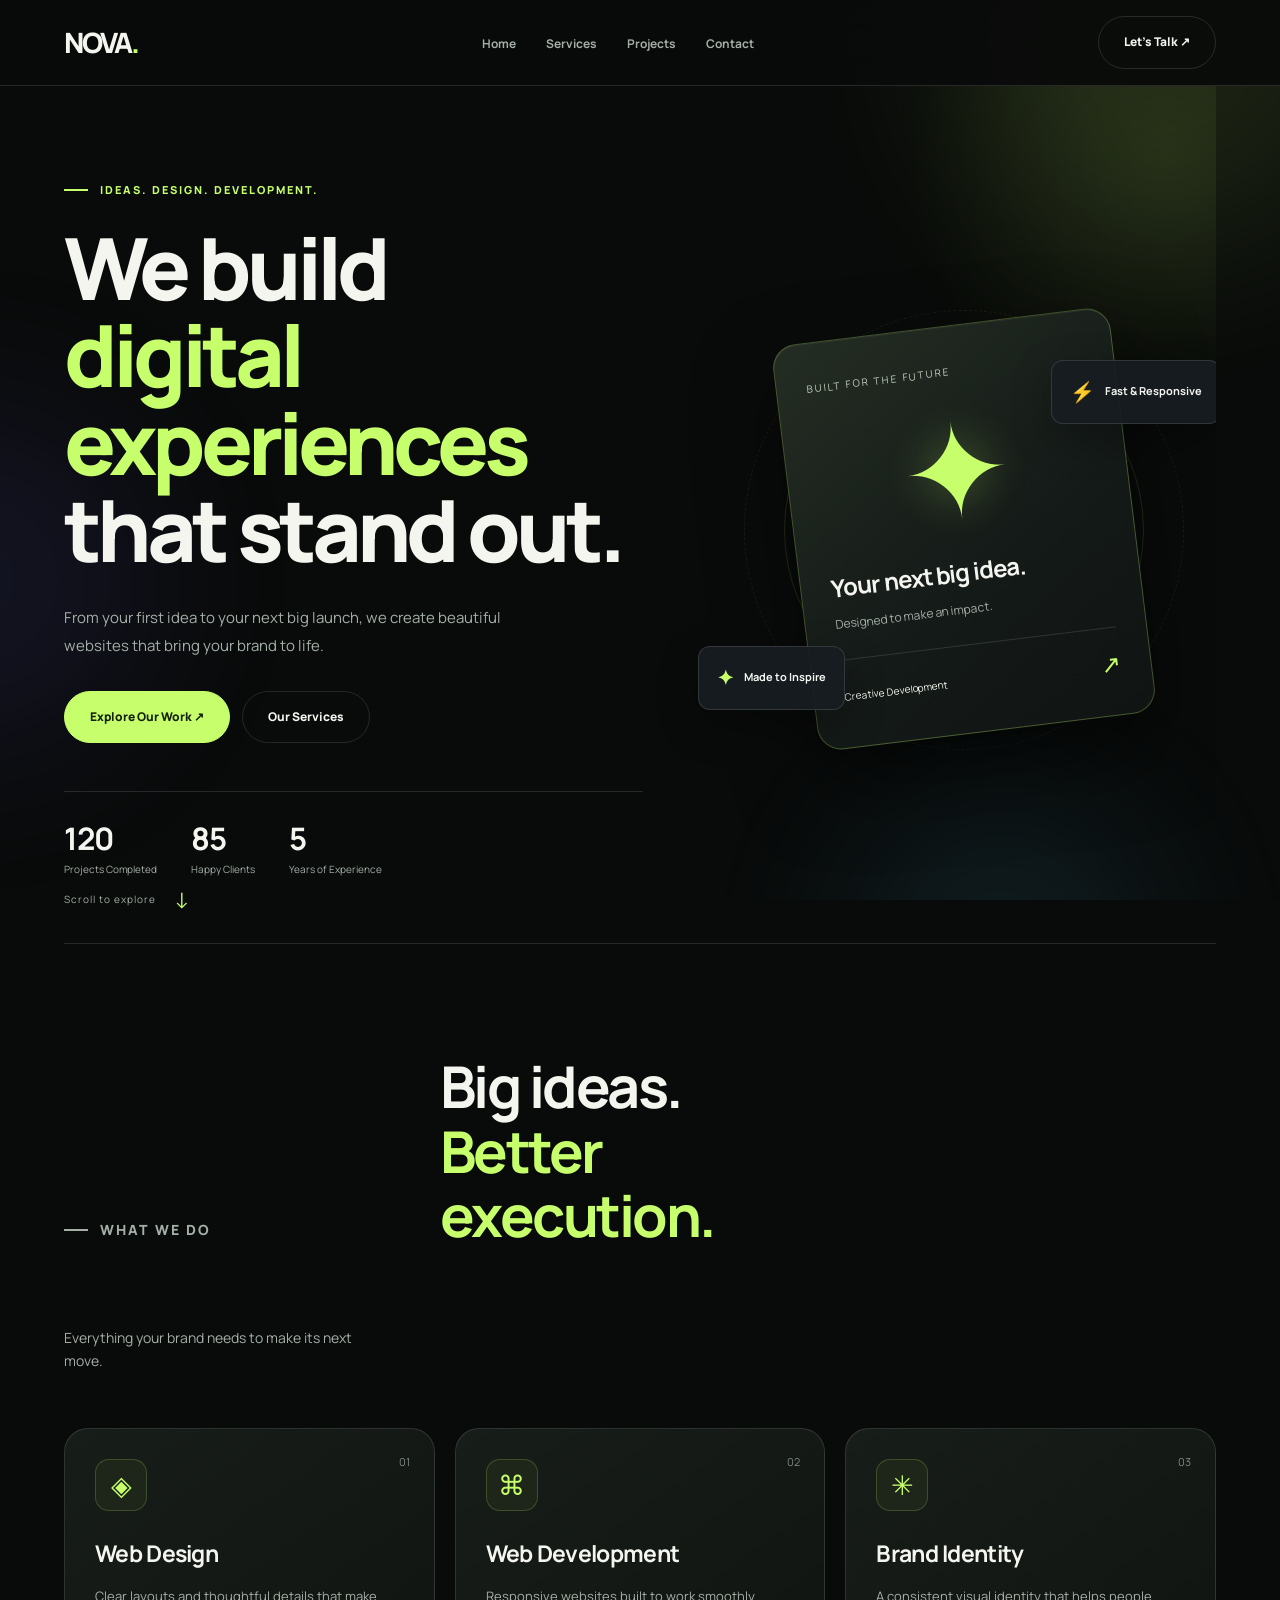
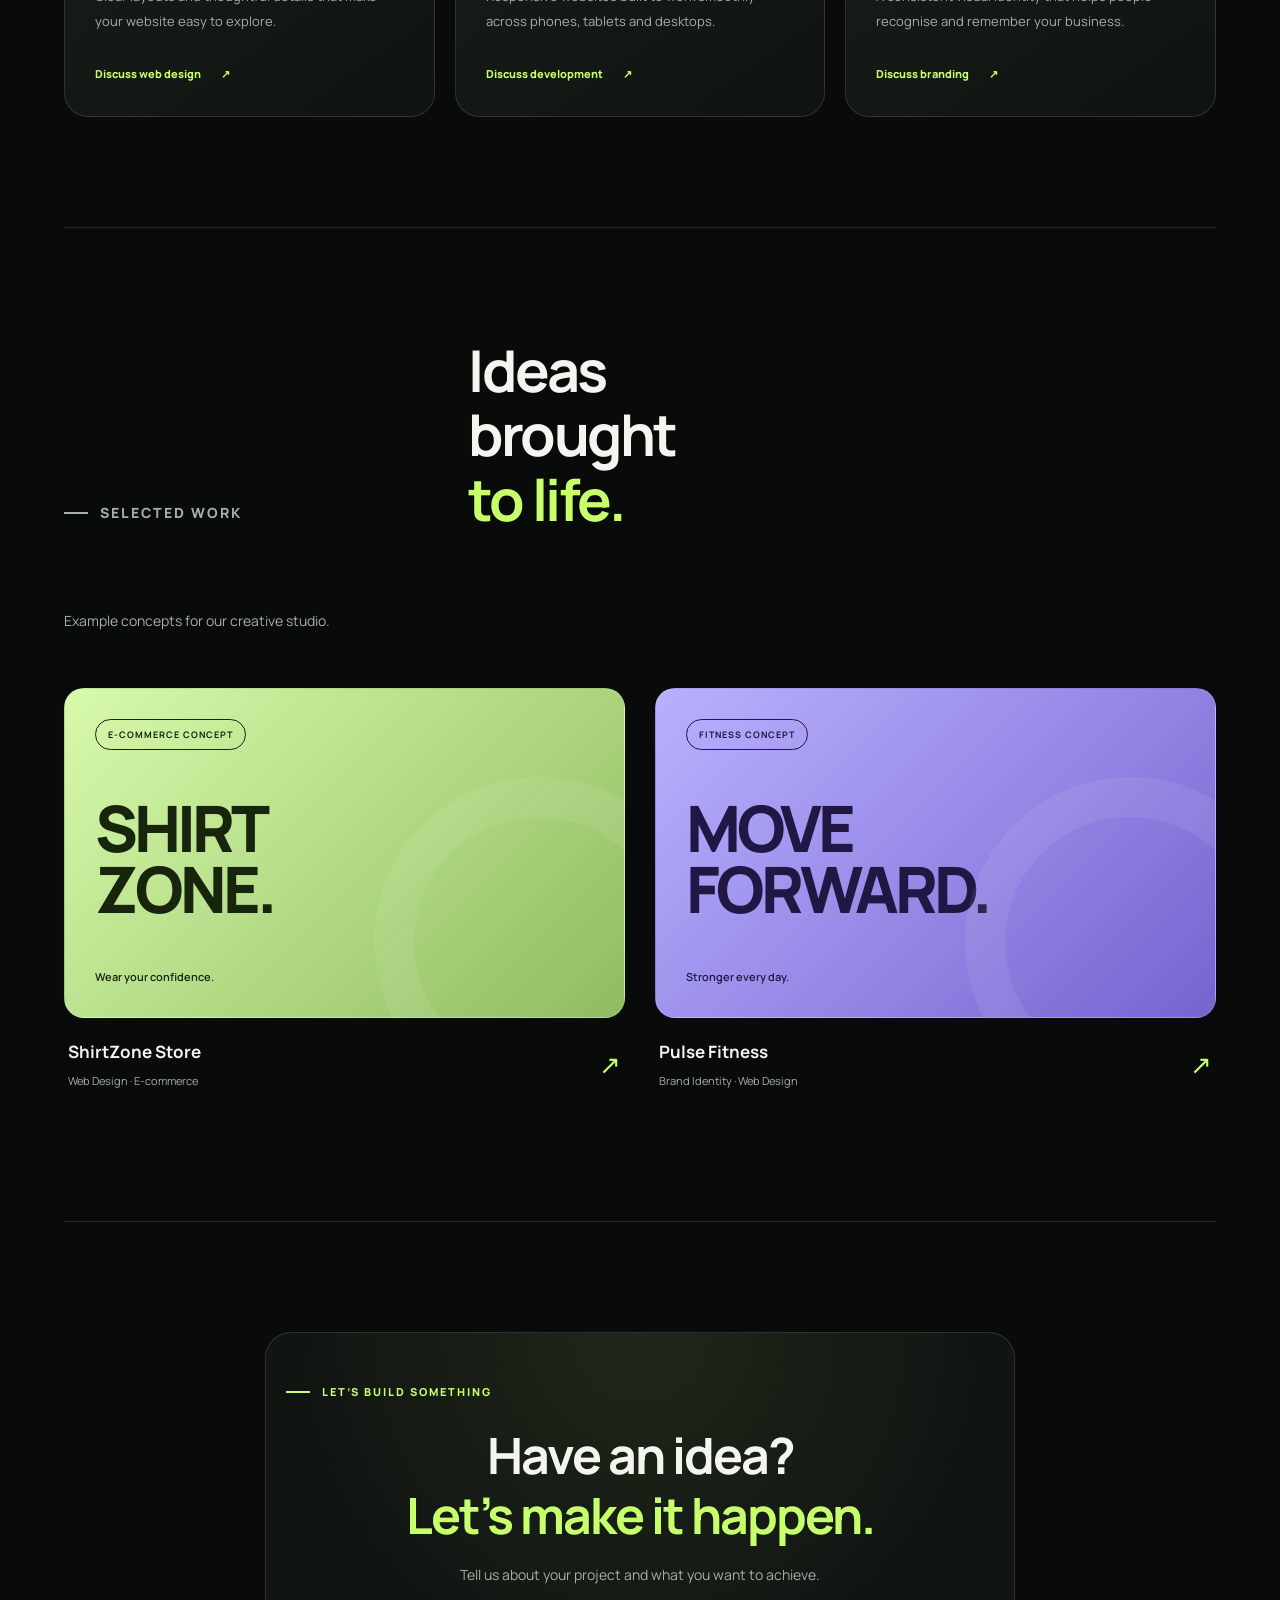
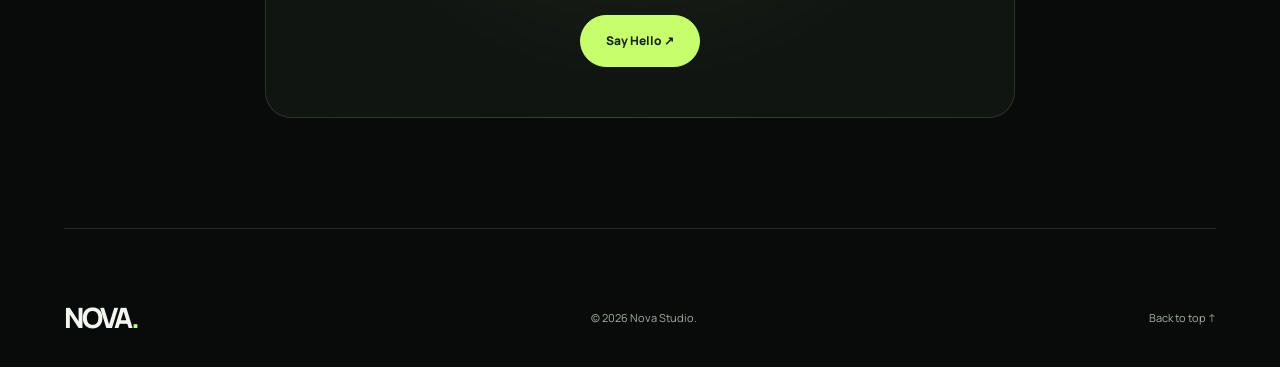
==== commit 616c1611: "Merge remote-tracking branch 'origin/backend' into frontend" ====
--- a/index.html
+++ b/index.html
@@ -254,5 +254,6 @@
   >
     ↑
   </button>
+  <script src="js/script.js" defer></script>
 </body>
-</html>+</html>
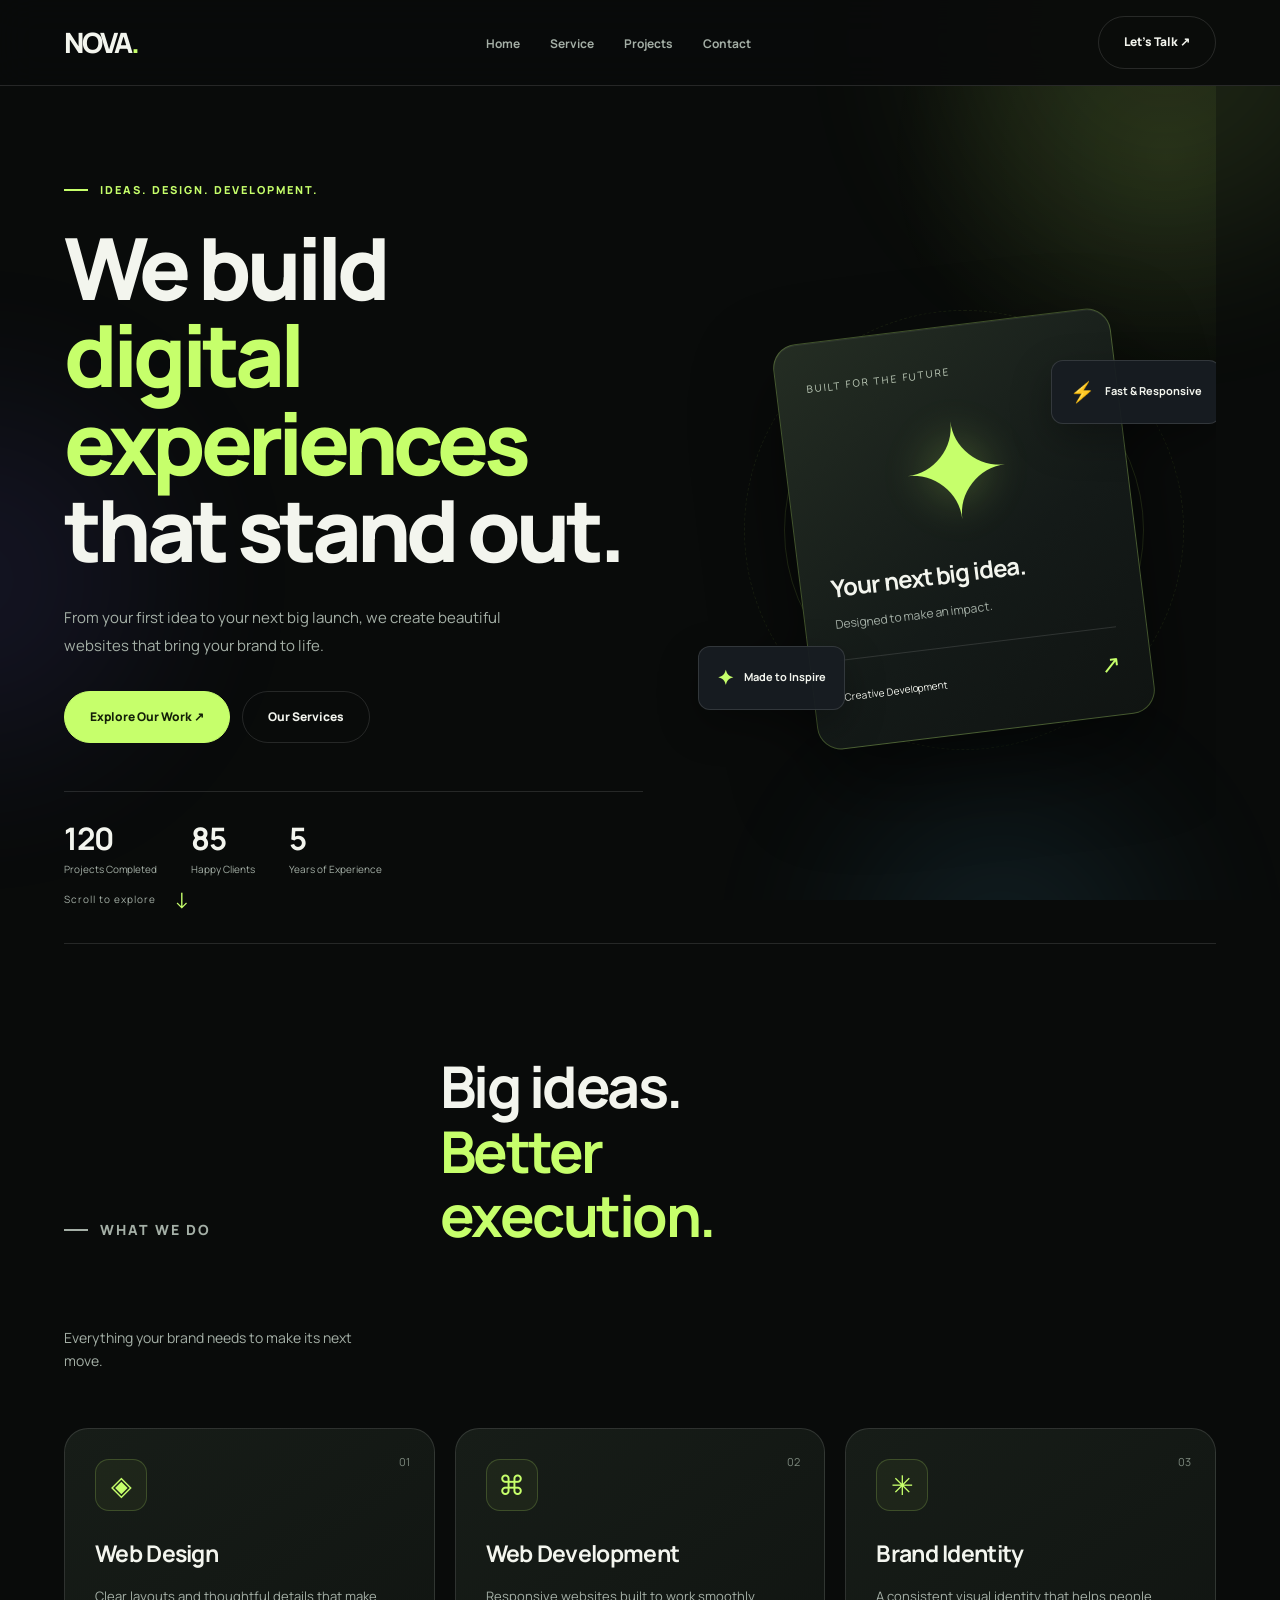
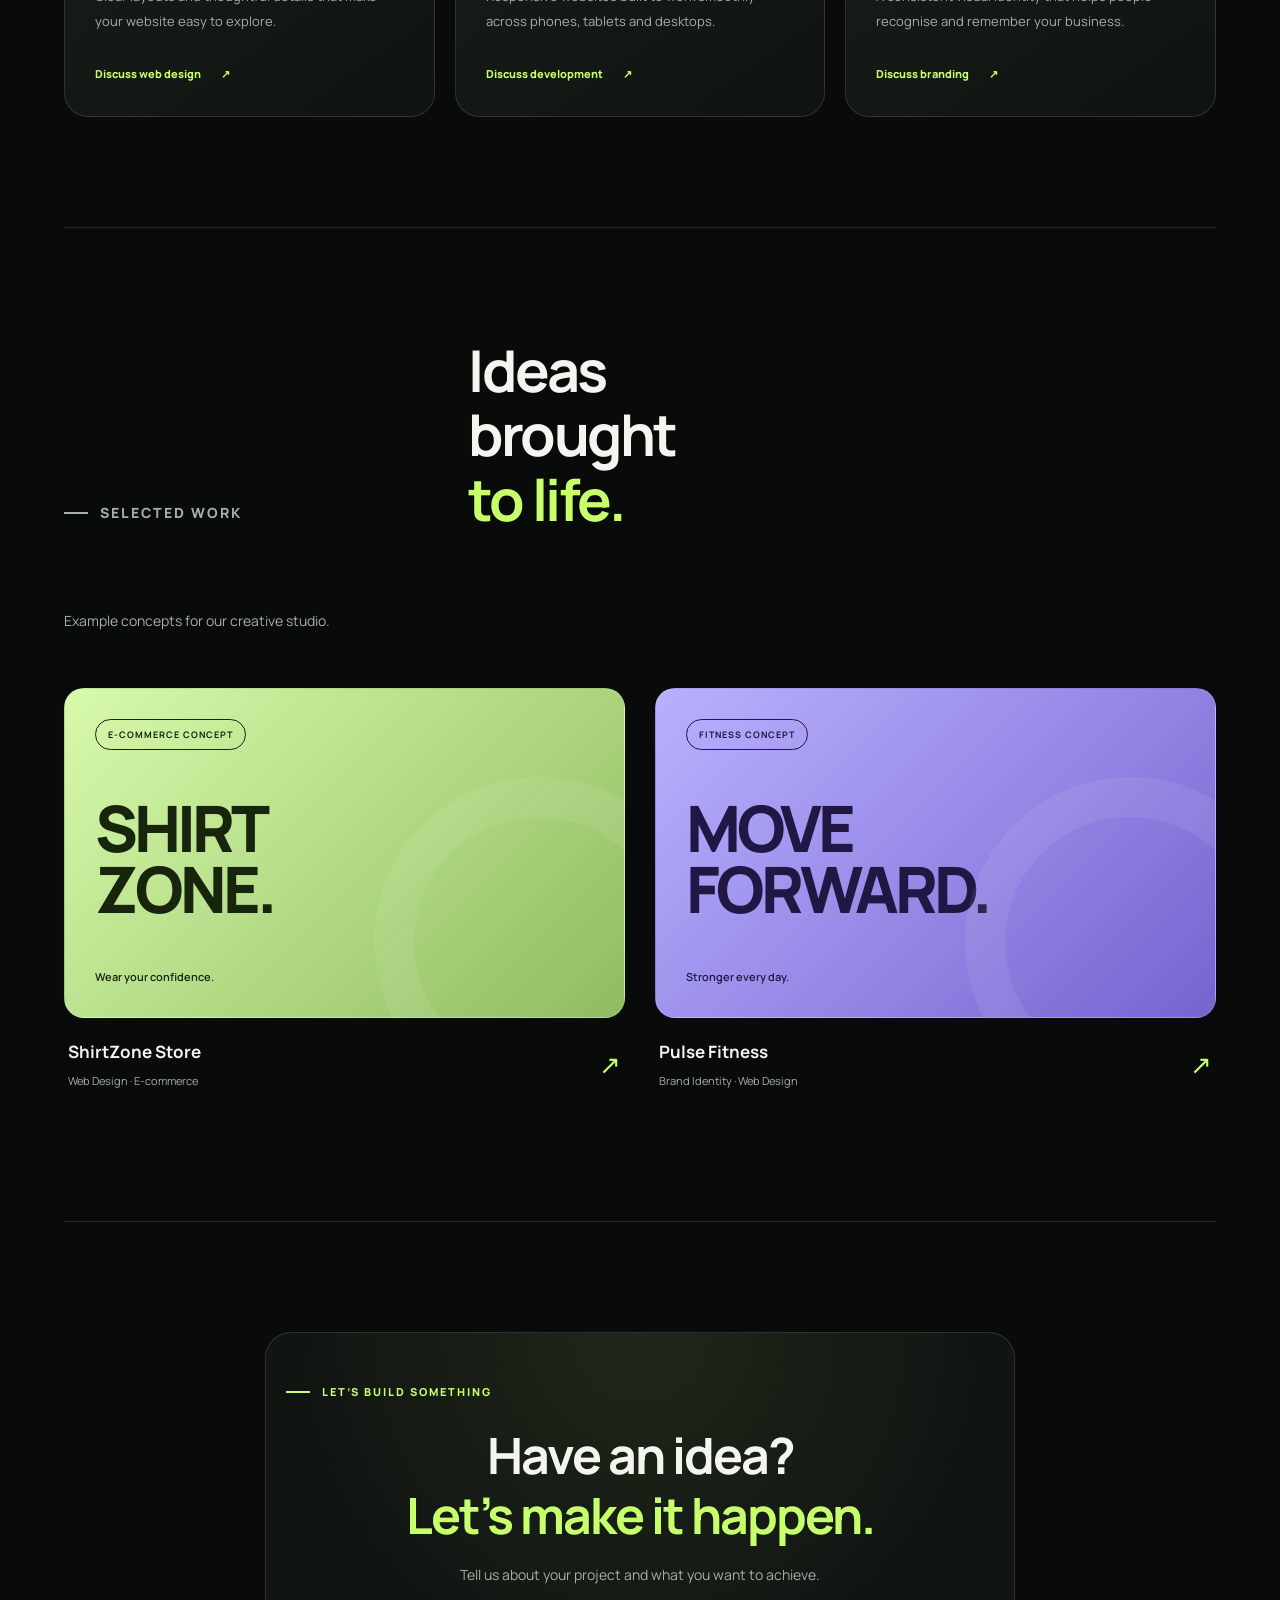
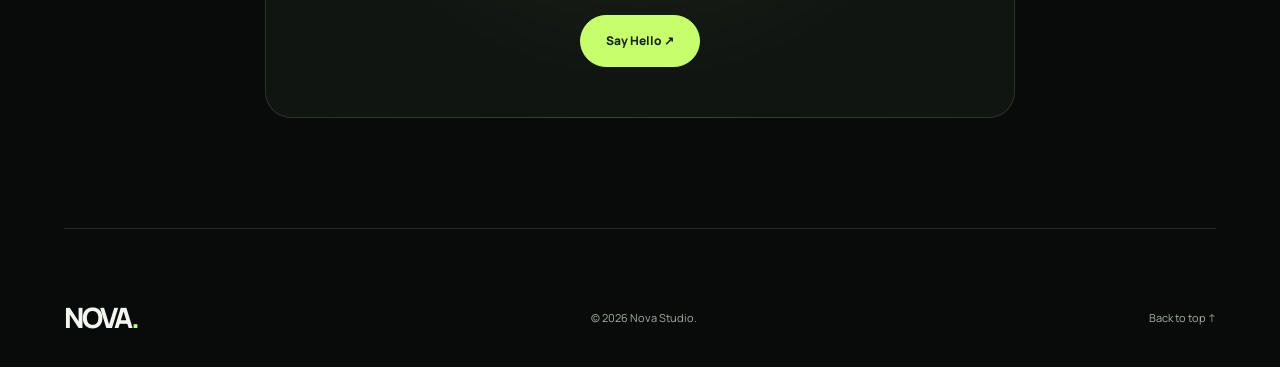
==== commit 1b28410e: "Homepage heading update ki" ====
--- a/index.html
+++ b/index.html
@@ -36,7 +36,7 @@
 
       <ul class="nav-links" id="nav-links">
         <li><a href="#home">Home</a></li>
-        <li><a href="#services">Services</a></li>
+        <li><a href="#services">Service</a></li>
         <li><a href="#projects">Projects</a></li>
         <li><a href="#contact">Contact</a></li>
       </ul>
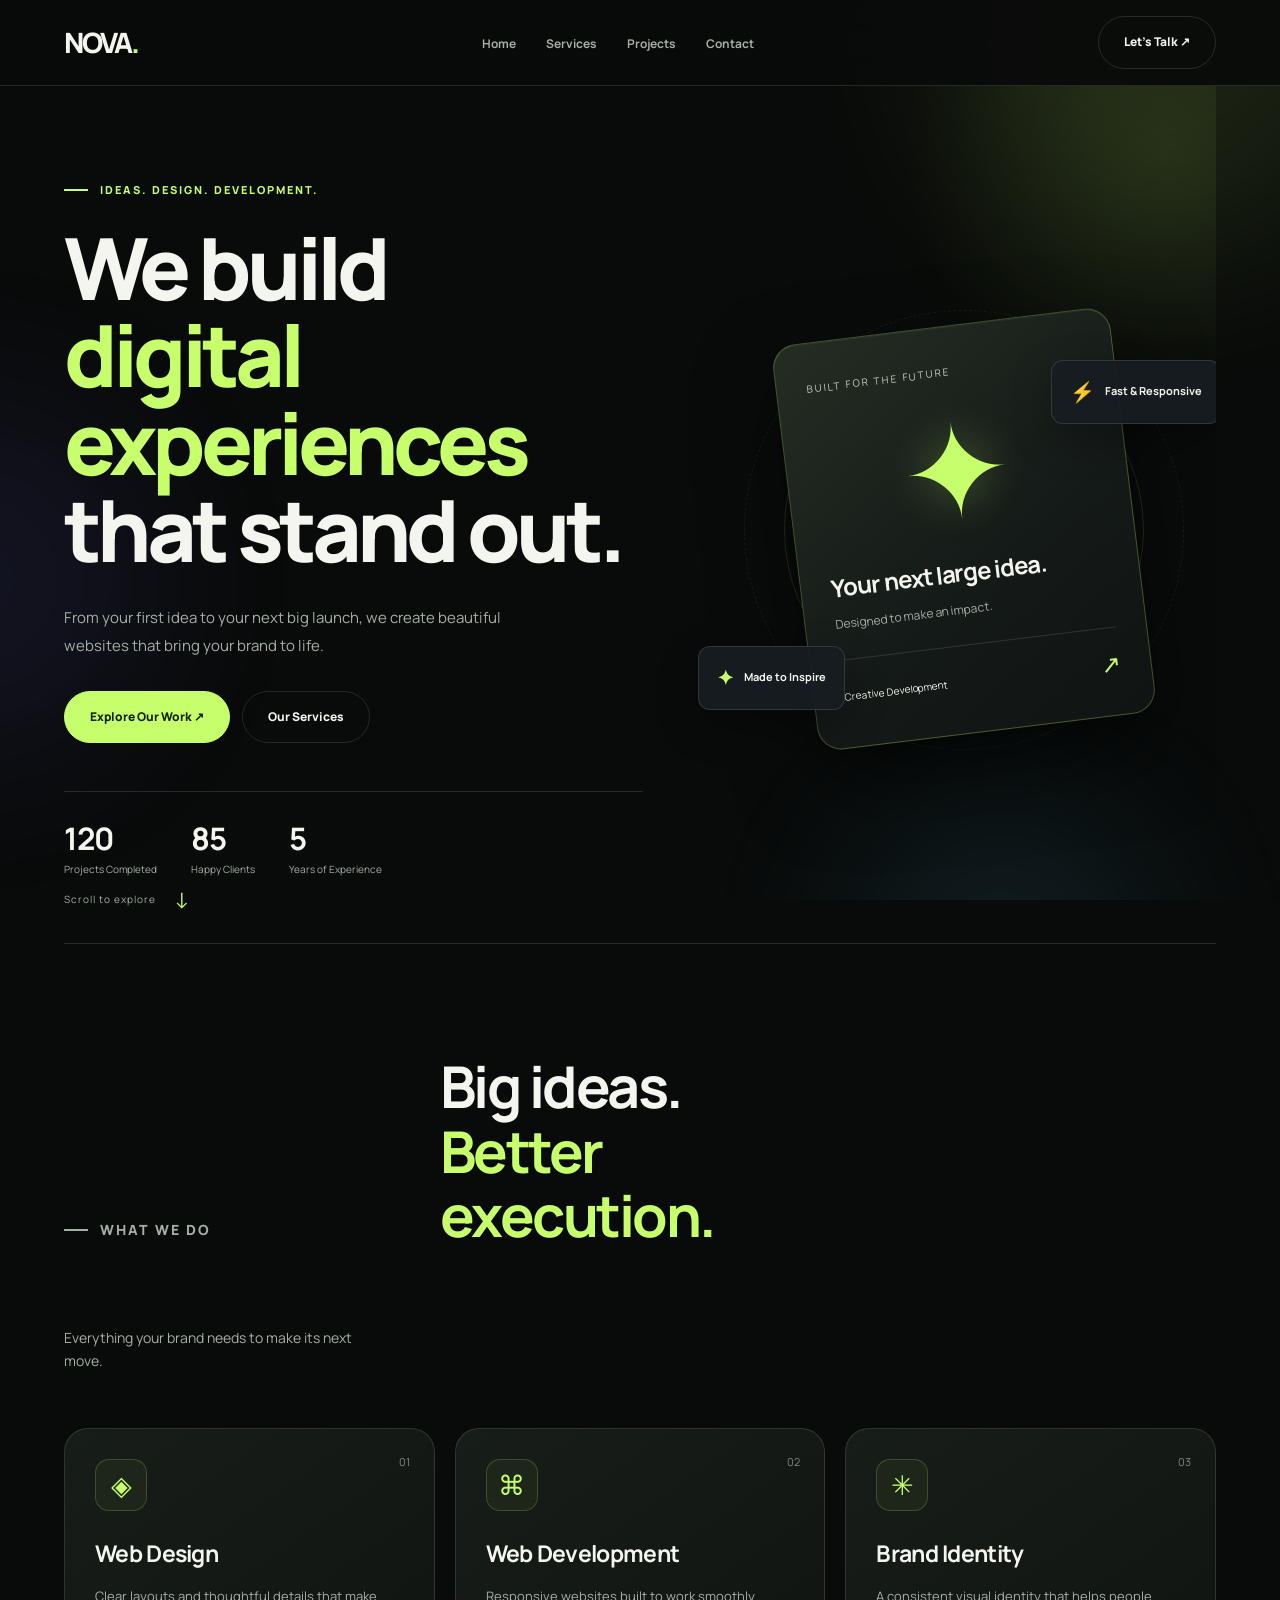
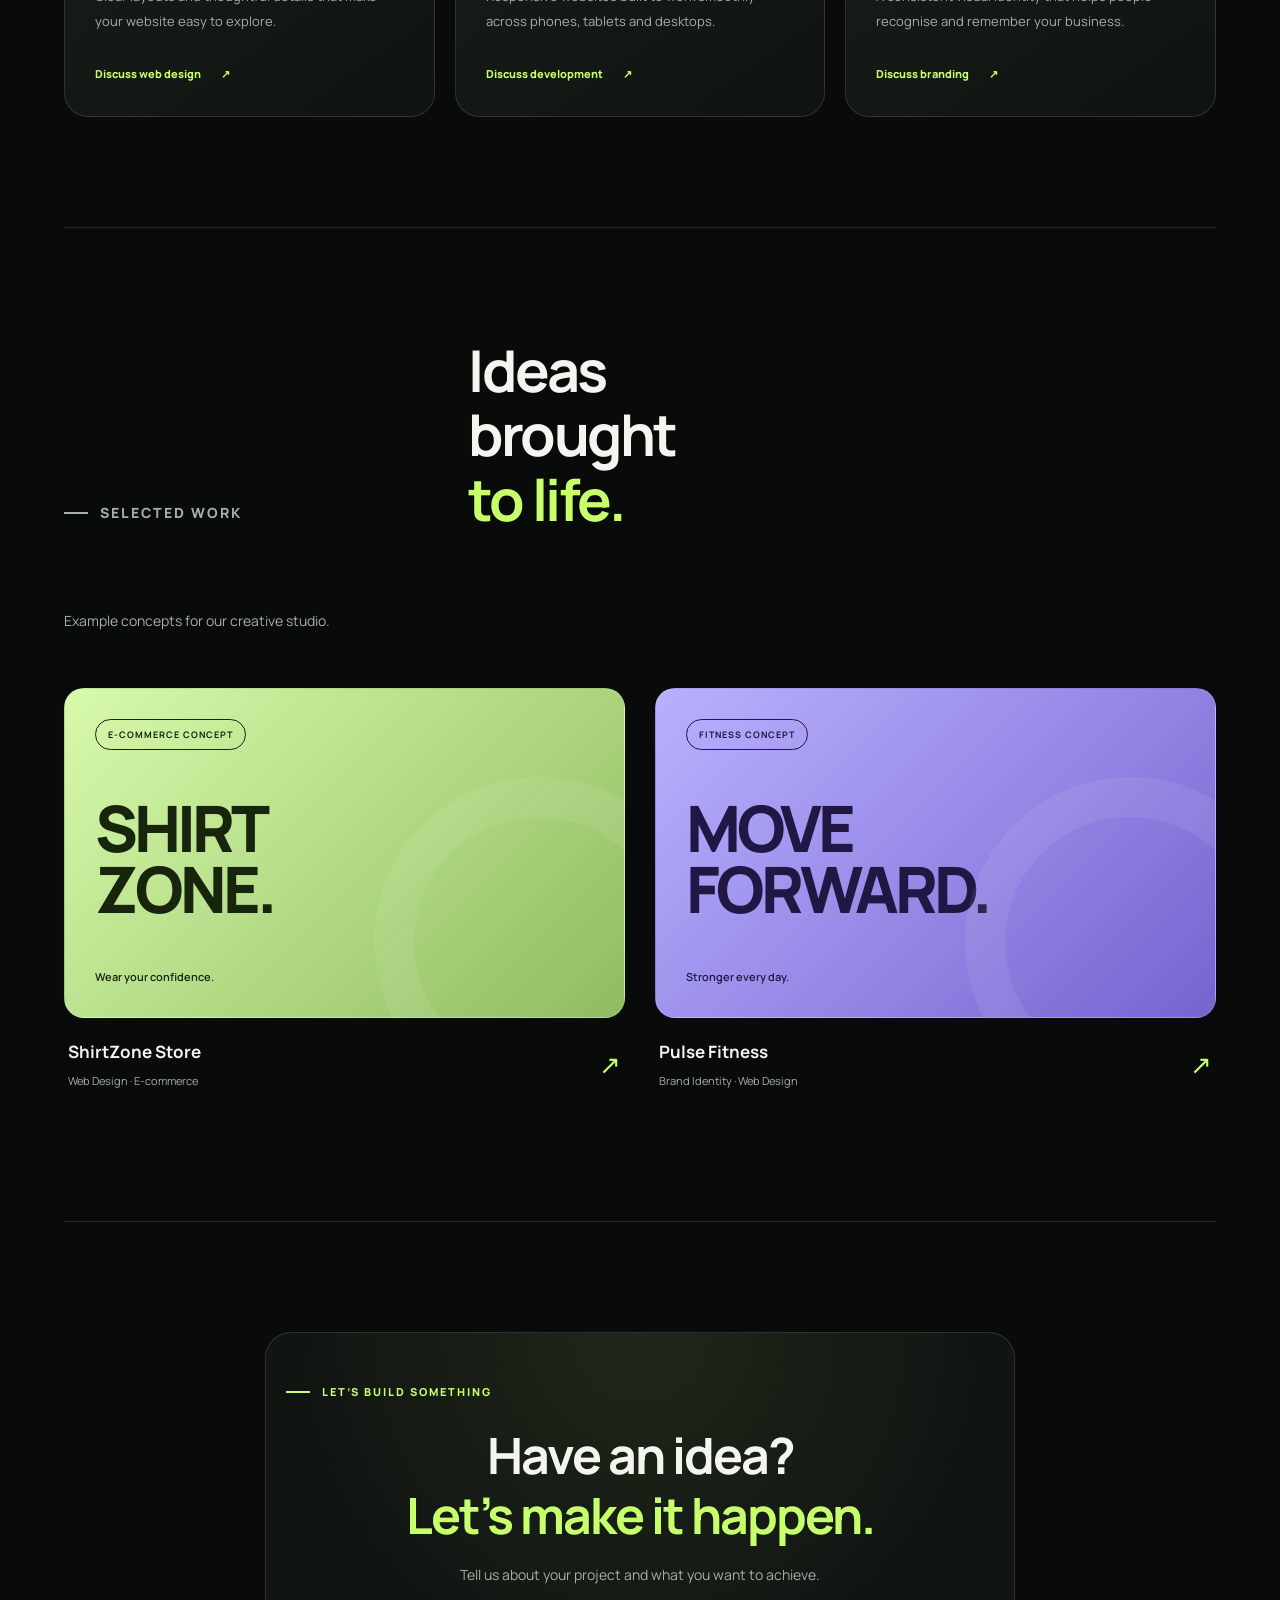
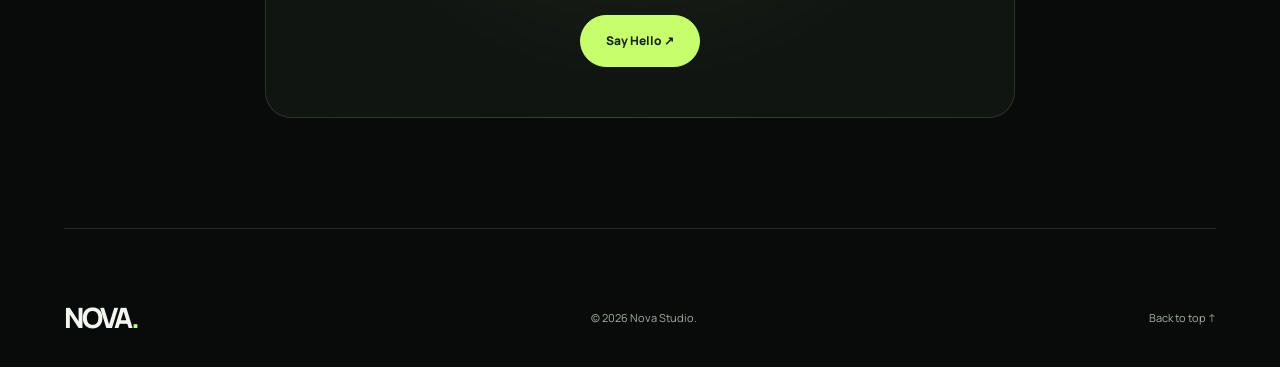
==== commit 96984539: "Heading change ki" ====
--- a/index.html
+++ b/index.html
@@ -36,7 +36,7 @@
 
       <ul class="nav-links" id="nav-links">
         <li><a href="#home">Home</a></li>
-        <li><a href="#services">Service</a></li>
+        <li><a href="#services">Services</a></li>
         <li><a href="#projects">Projects</a></li>
         <li><a href="#contact">Contact</a></li>
       </ul>
@@ -101,7 +101,7 @@
 
           <div class="visual-symbol" aria-hidden="true">✦</div>
 
-          <h2>Your next big idea.</h2>
+          <h2>Your next large idea.</h2>
           <p>Designed to make an impact.</p>
 
           <div class="visual-card-footer">
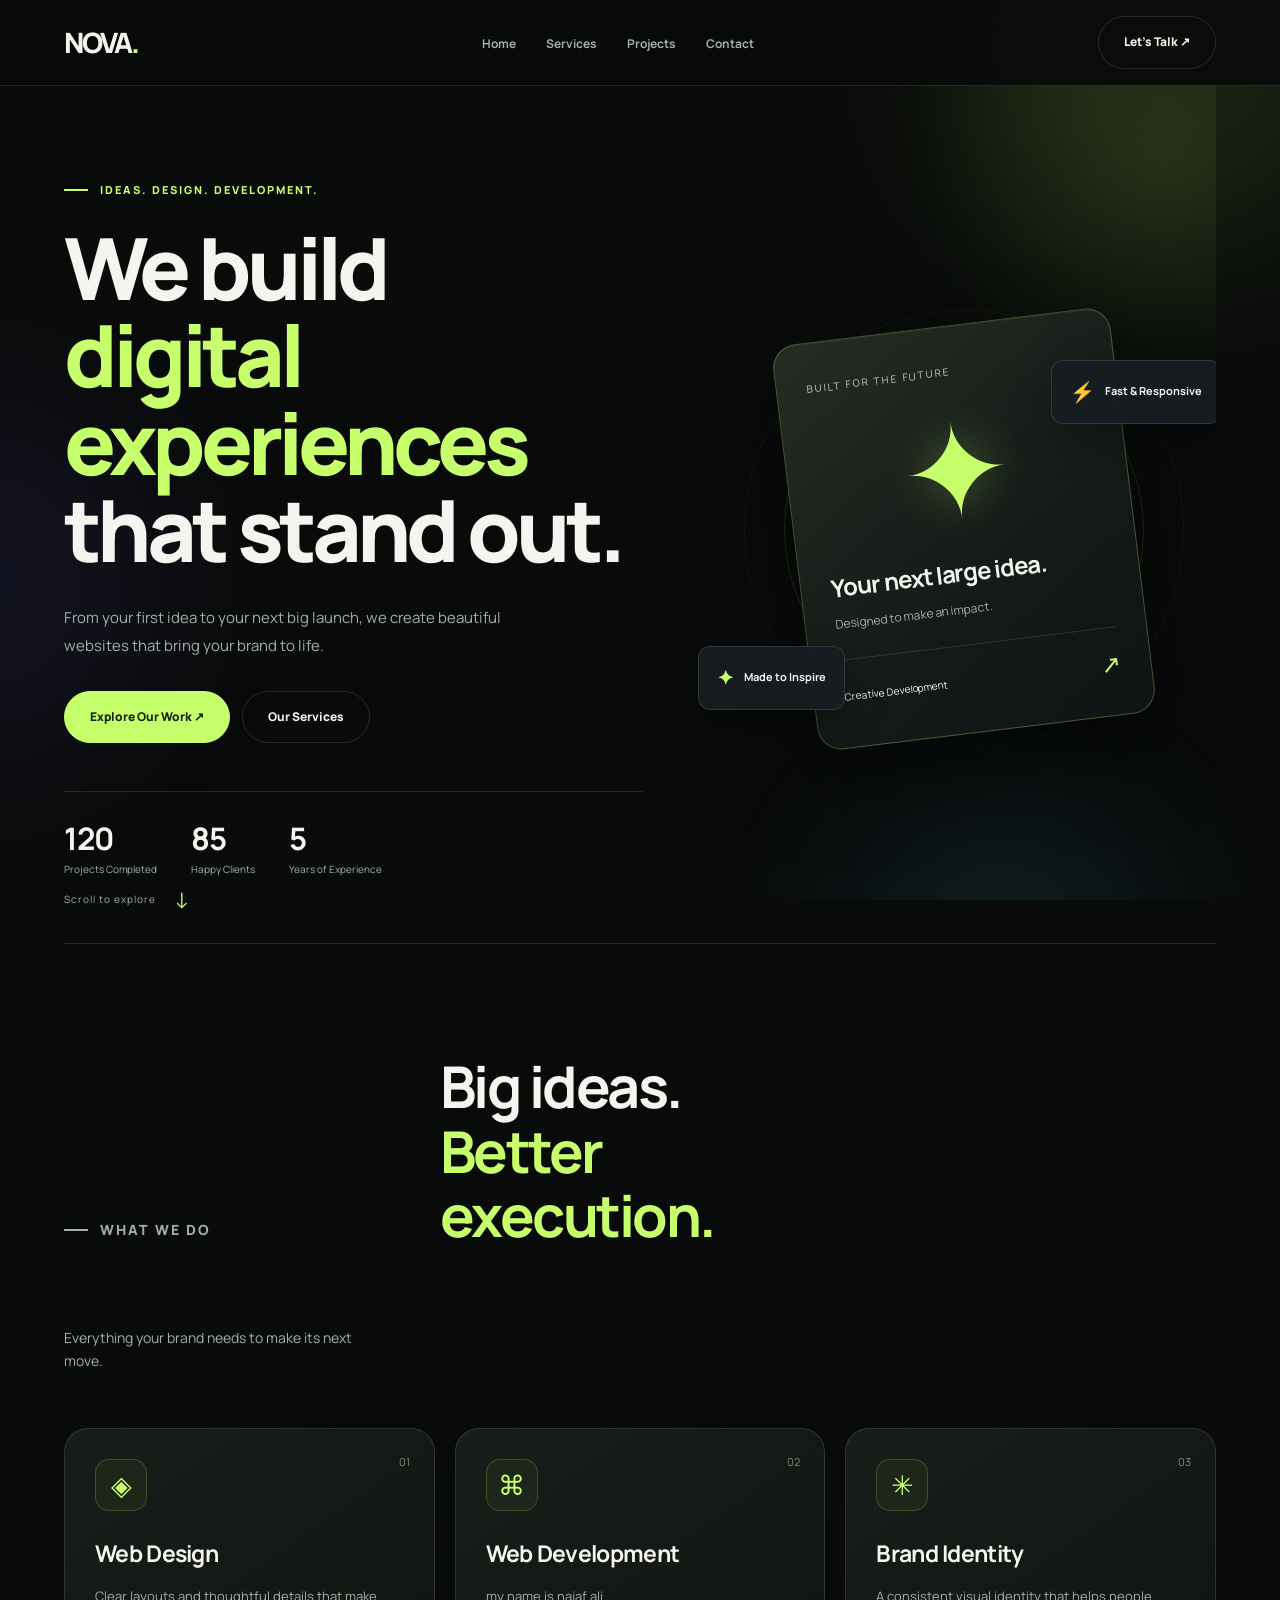
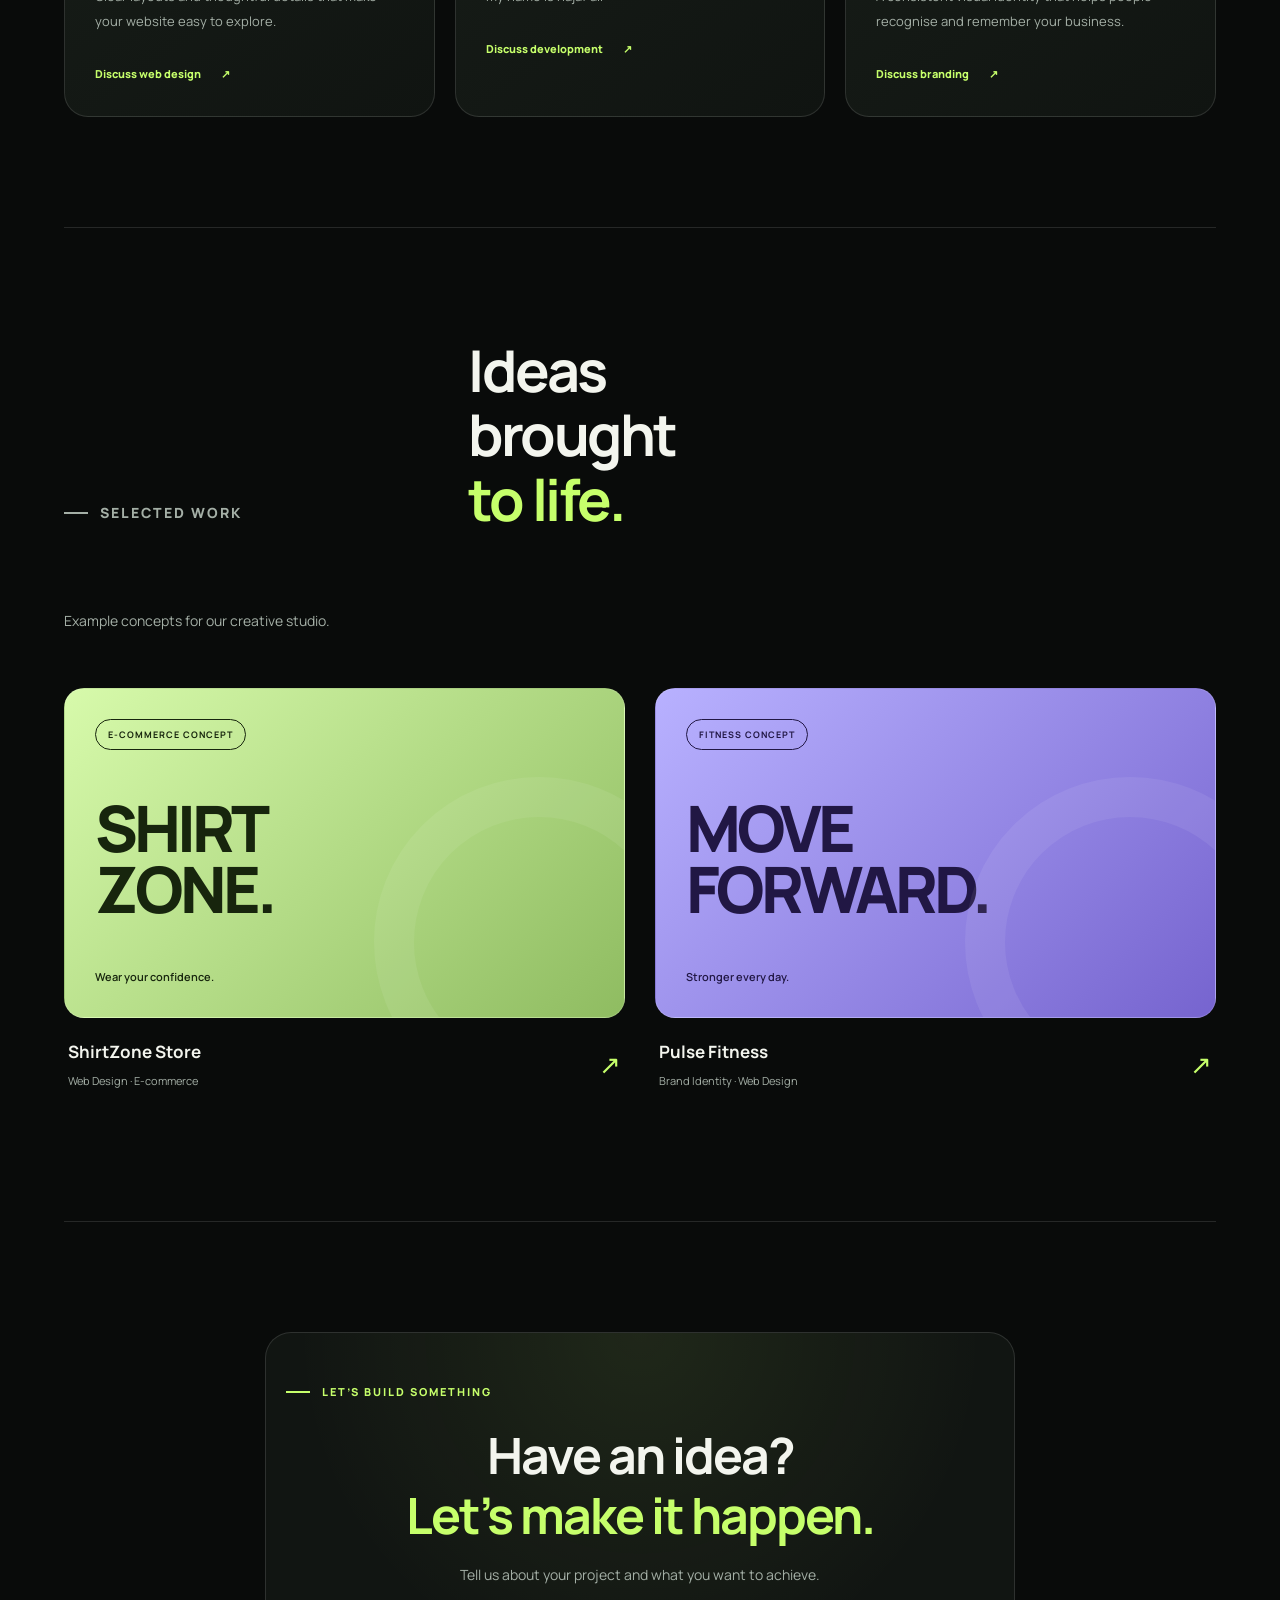
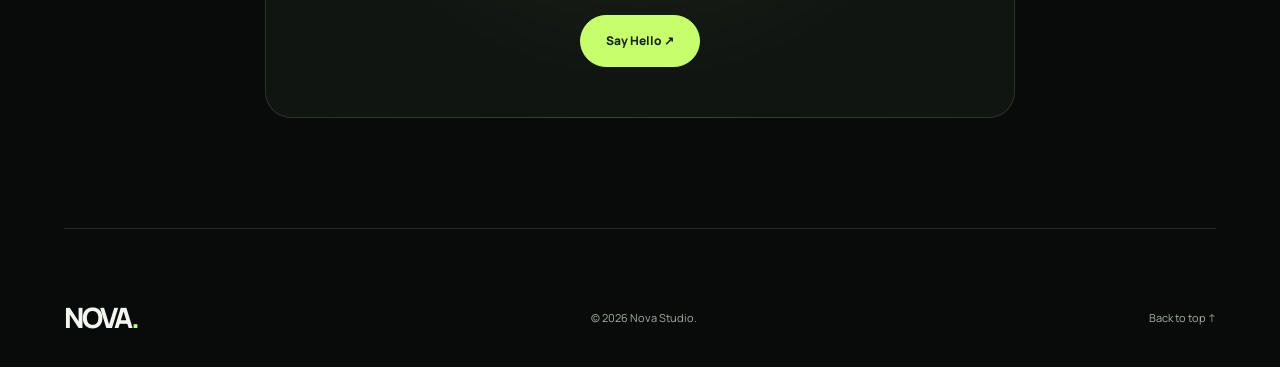
==== commit 0072b2f3: "Homepage text update kiya" ====
--- a/index.html
+++ b/index.html
@@ -153,8 +153,7 @@
           <span class="service-icon" aria-hidden="true">⌘</span>
           <h3>Web Development</h3>
           <p>
-            Responsive websites built to work smoothly across
-            phones, tablets and desktops.
+            my name is najaf ali
           </p>
           <a href="#contact" class="text-link">
             Discuss development <span aria-hidden="true">↗</span>
